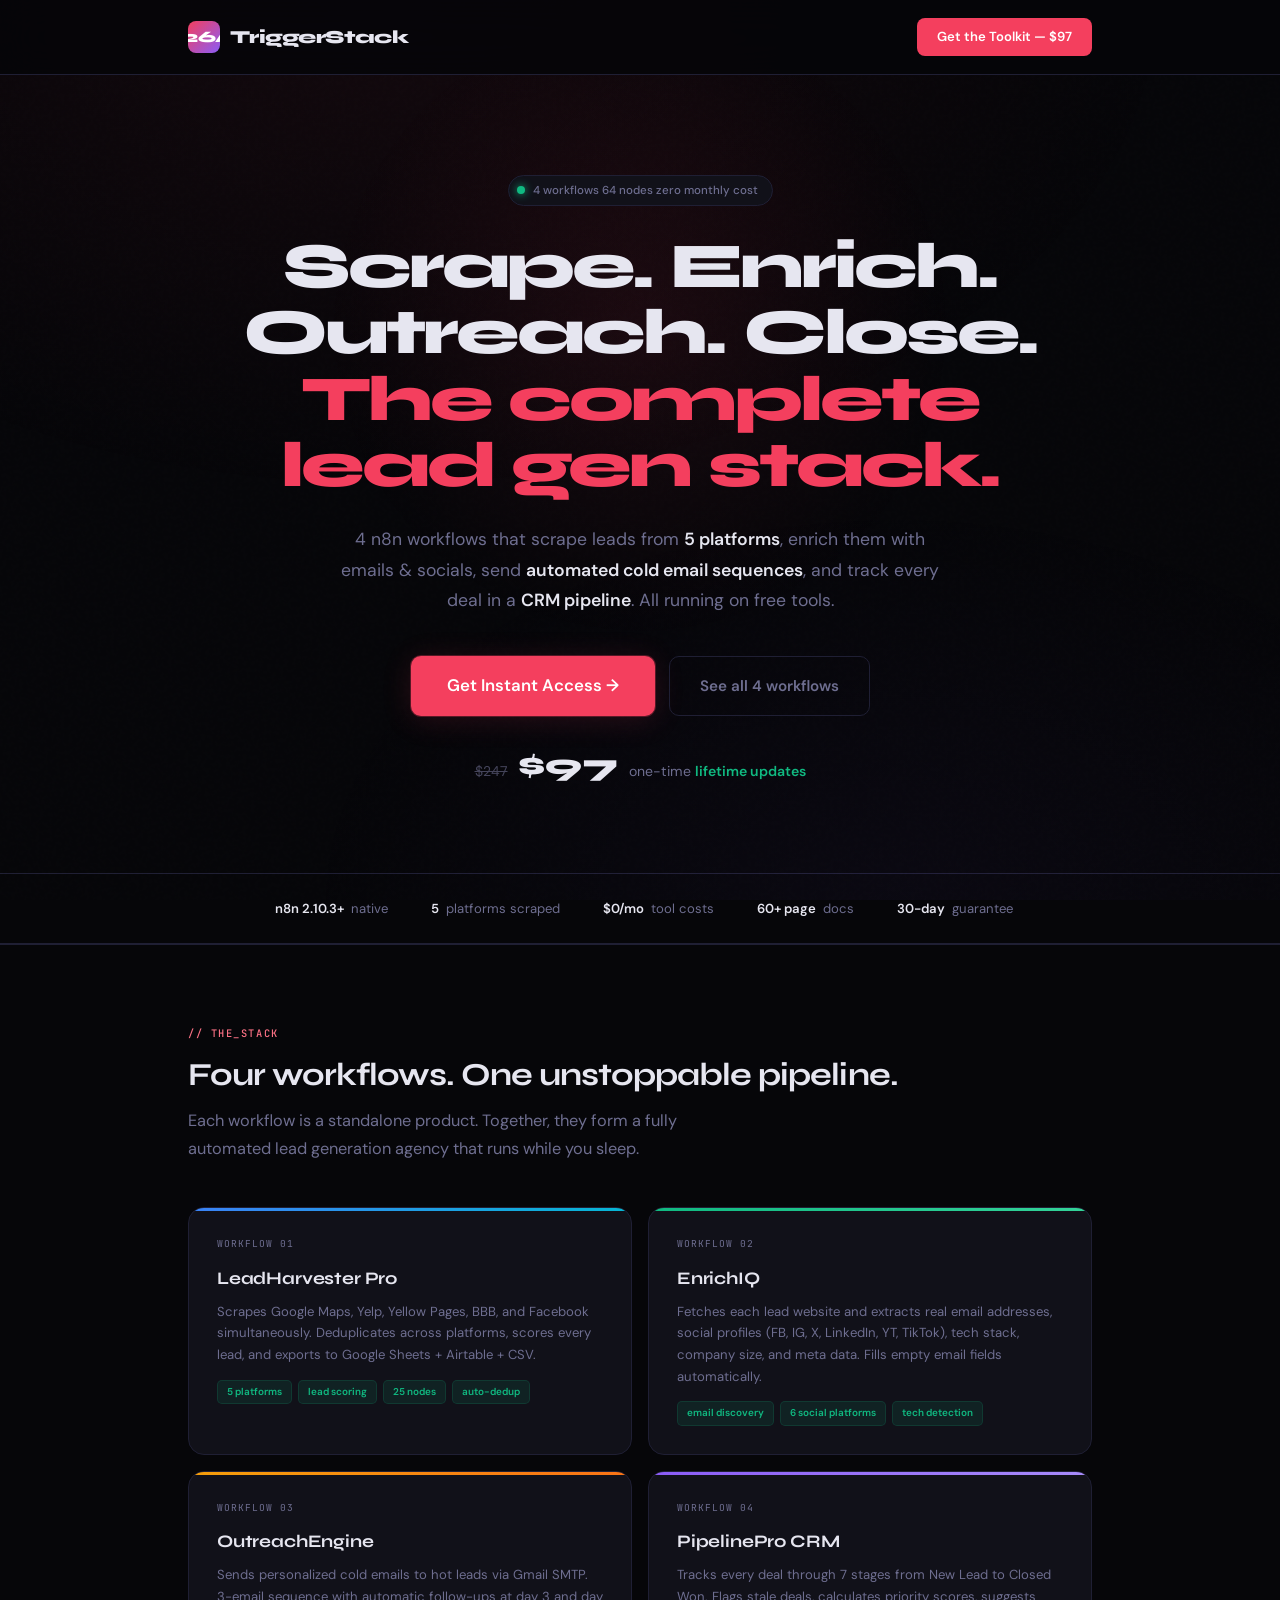
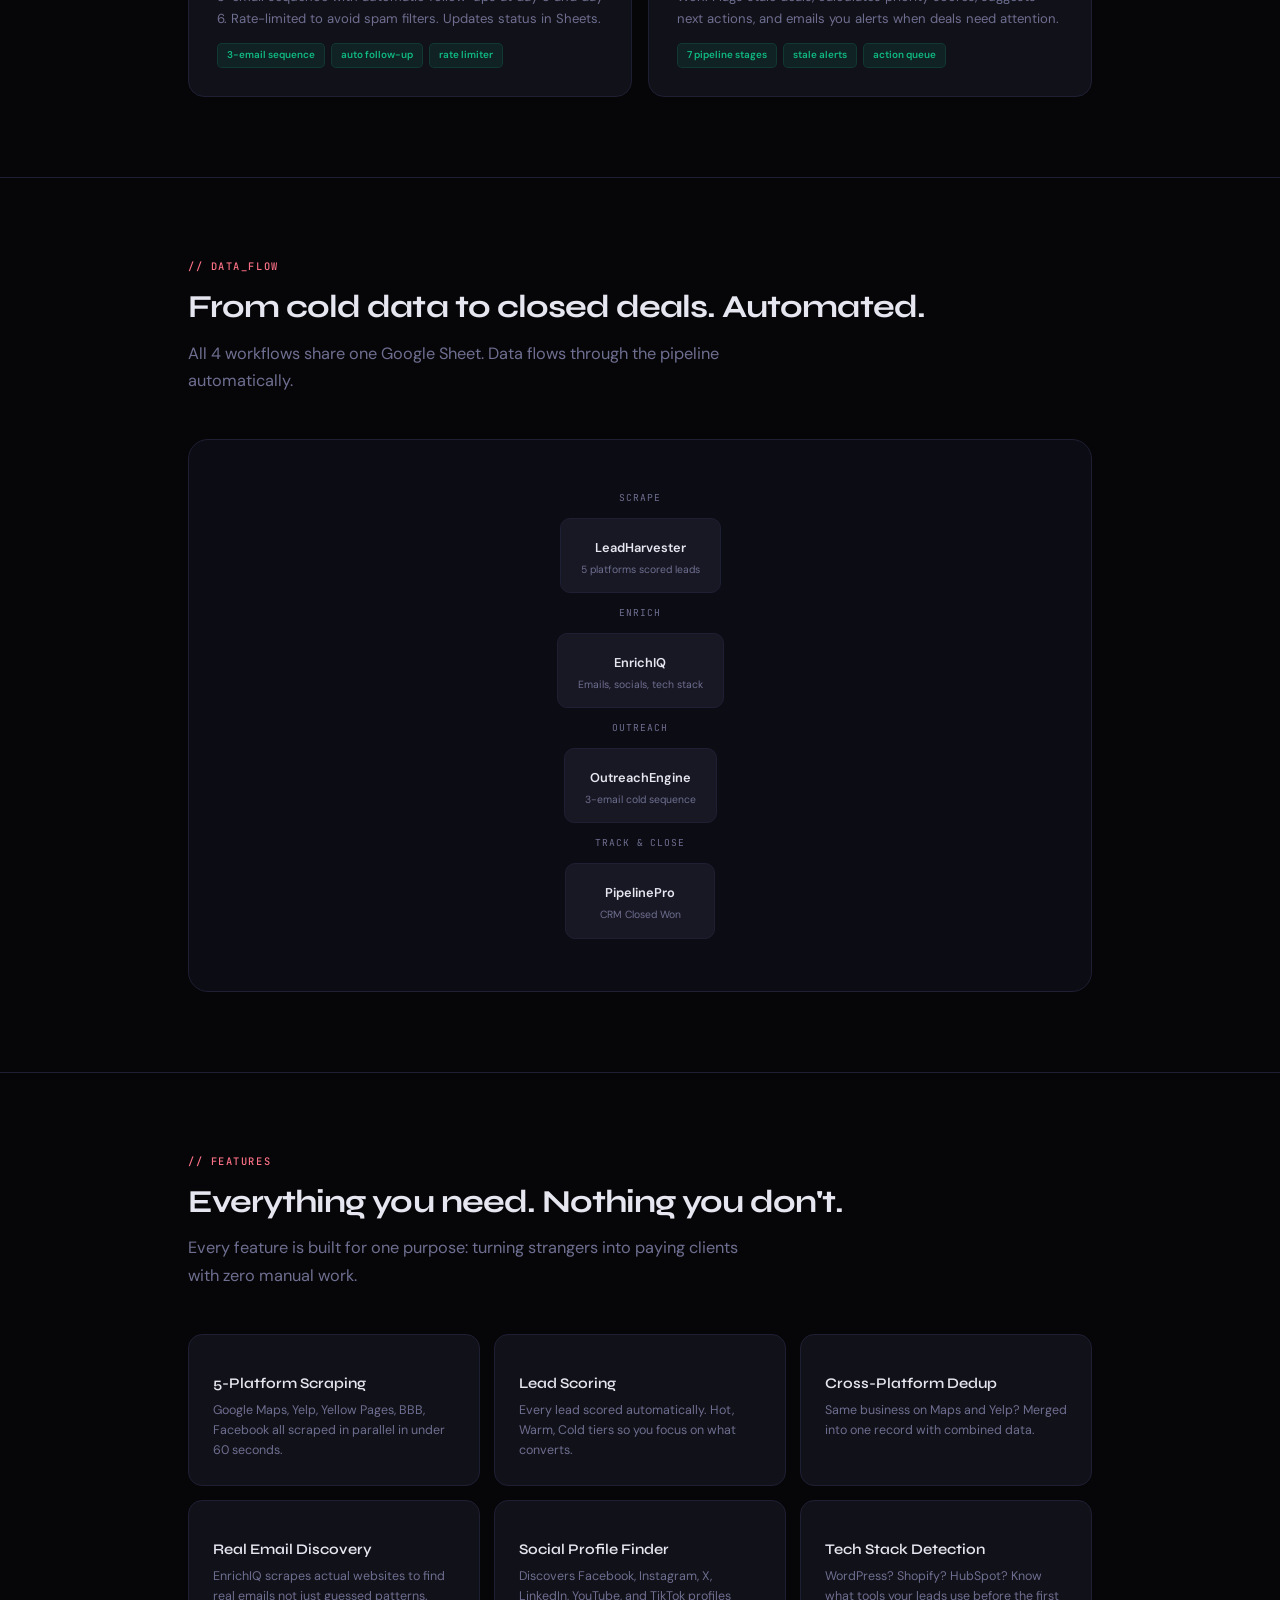
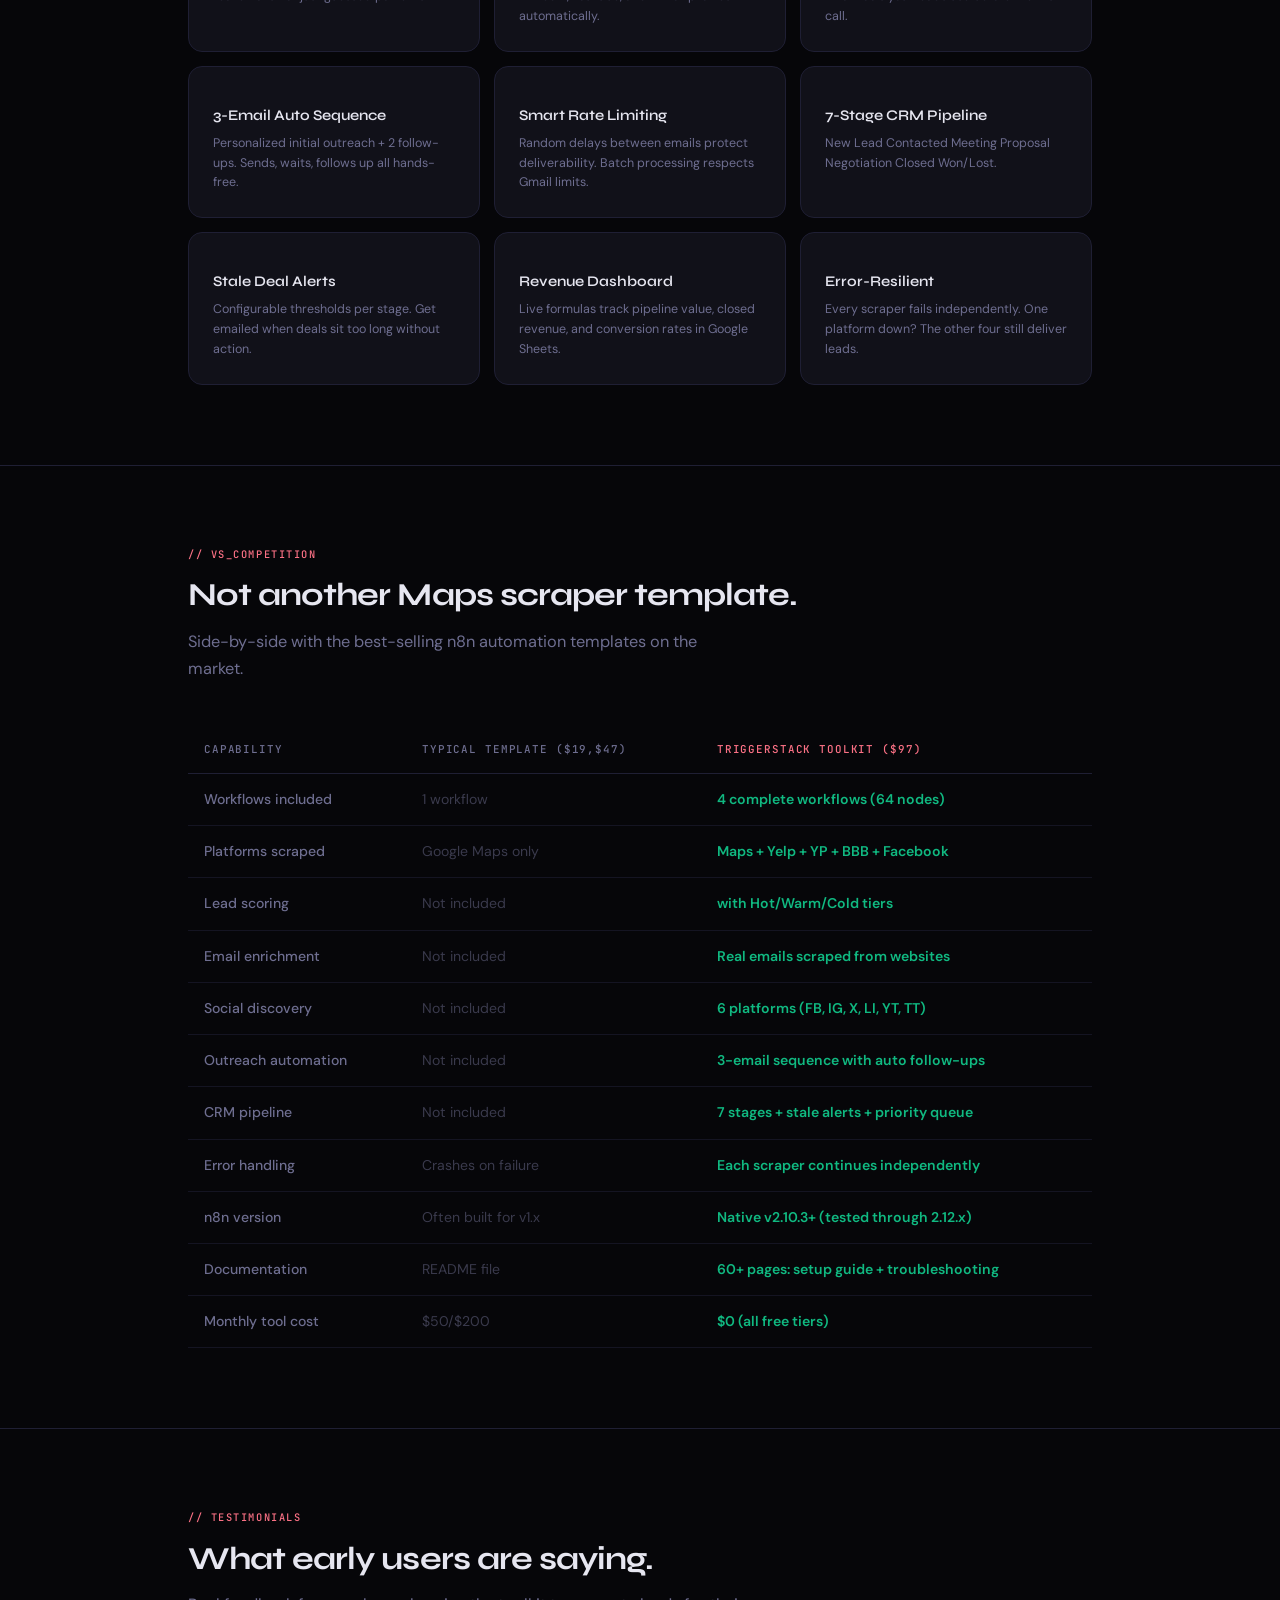
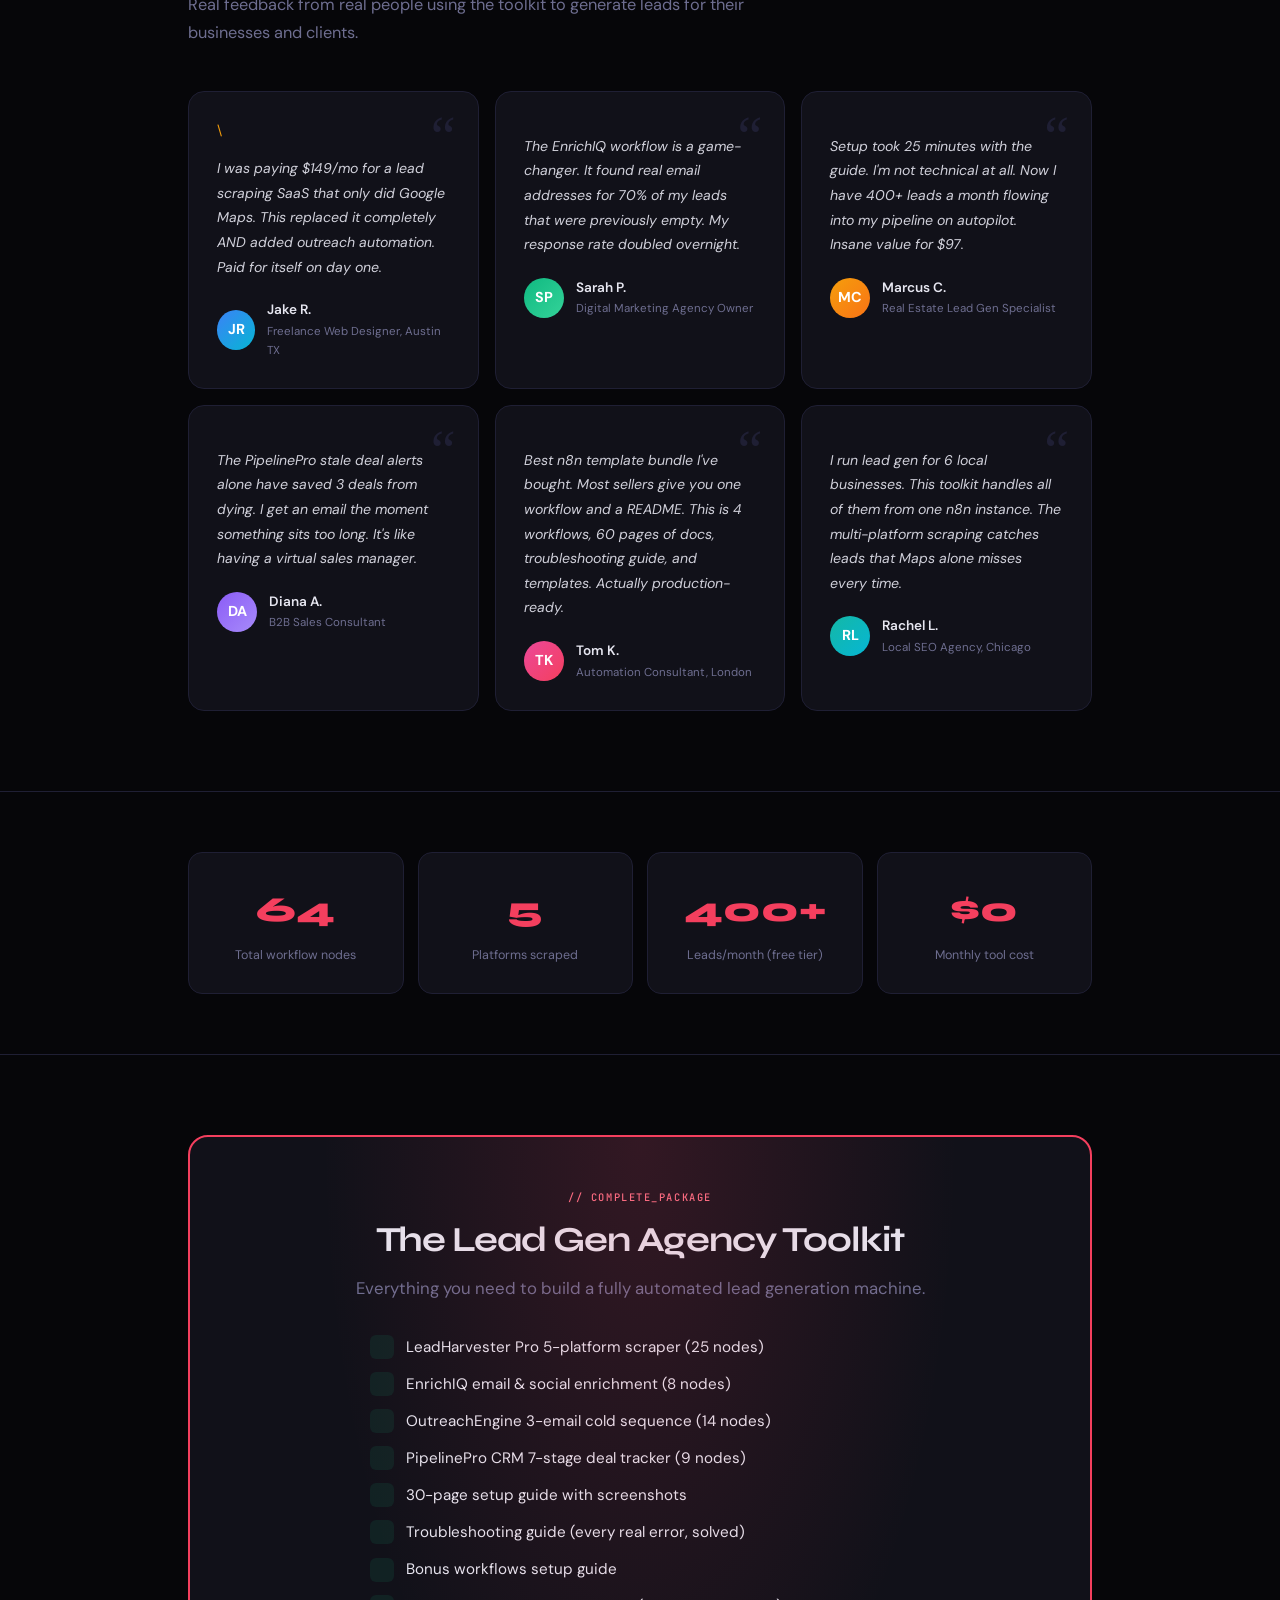
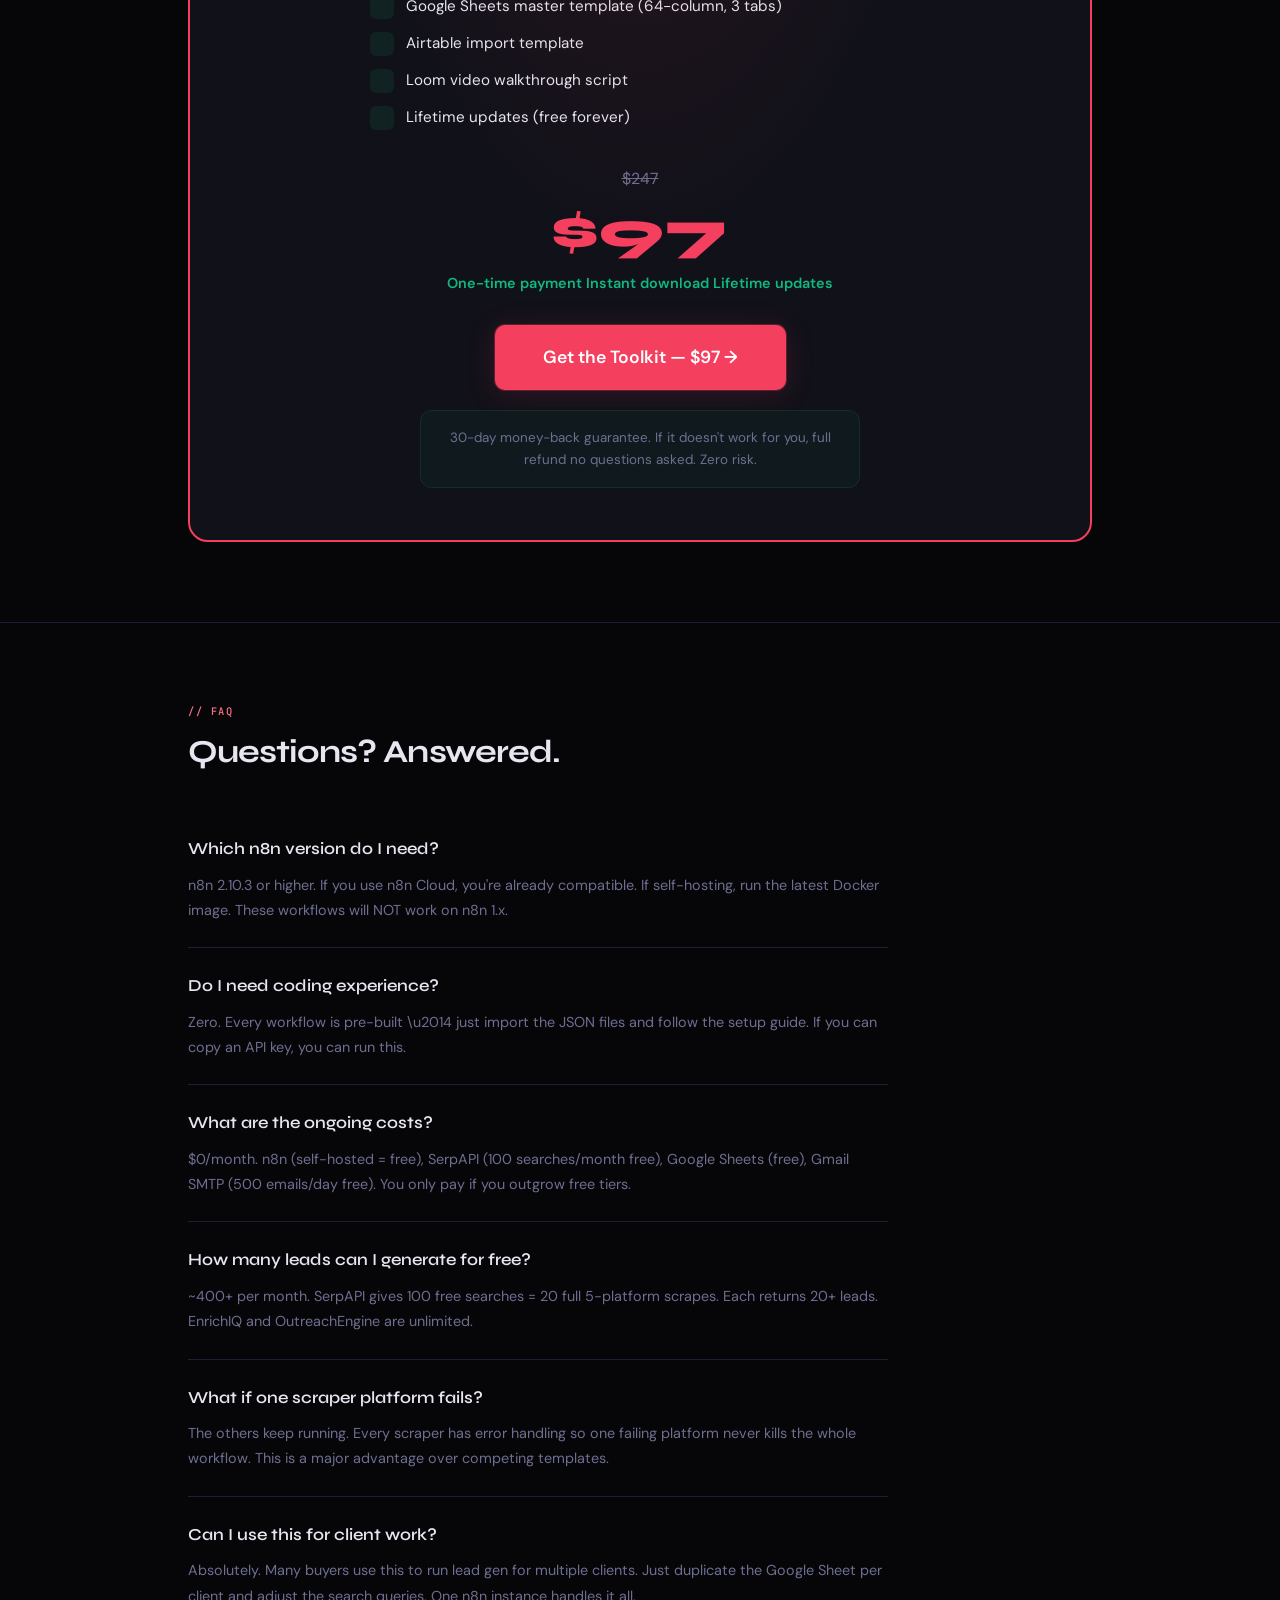
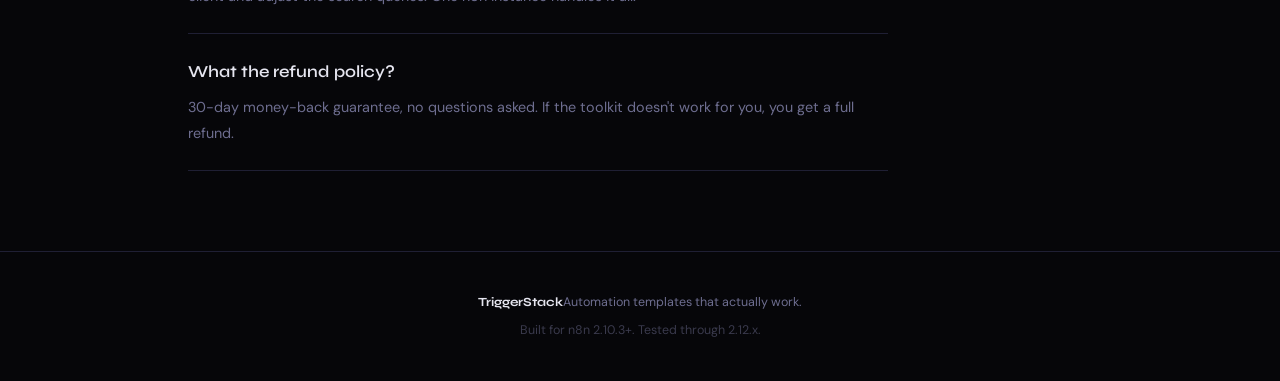
==== index.html @ 2686700b "Add files via upload" ====
<!DOCTYPE html>
<html lang="en">
<head>
<meta charset="UTF-8">
<meta name="viewport" content="width=device-width, initial-scale=1.0">
<title>TriggerStack — Lead Gen Agency Toolkit for n8n</title>
<meta name="description" content="4 n8n workflows that scrape leads from 5 platforms, enrich with emails & socials, send cold email sequences, and track deals in a CRM pipeline. $0/month tools. Built for n8n 2.10.3+.">
<meta name="keywords" content="n8n, lead generation, automation, workflow, scraper, cold email, CRM, pipeline, Google Maps, Yelp, no-code, n8n template, TriggerStack">
<meta name="author" content="TriggerStack">
<meta property="og:title" content="TriggerStack — Lead Gen Agency Toolkit for n8n">
<meta property="og:description" content="4 n8n workflows: Scrape 5 platforms, enrich leads, automate cold email, track deals in CRM. Zero monthly cost.">
<meta property="og:type" content="website">
<meta property="og:url" content="https://YOUR_GITHUB_USERNAME.github.io/triggerstack/">
<meta name="twitter:card" content="summary_large_image">
<meta name="twitter:title" content="TriggerStack — Lead Gen Agency Toolkit for n8n">
<meta name="twitter:description" content="4 n8n workflows: Scrape, Enrich, Outreach, CRM. $0/month. 400+ leads/month on free tiers.">
<link href="https://fonts.googleapis.com/css2?family=Syne:wght@400;500;600;700;800&family=DM+Sans:wght@300;400;500;600;700&family=JetBrains+Mono:wght@400;500&display=swap" rel="stylesheet">
<style>
:root {
  --bg: #060609;
  --s: #0c0c14;
  --c: #111119;
  --c2: #181824;
  --bd: #1f1f34;
  --t: #e6e6f0;
  --m: #6e6e90;
  --a: #f43f5e;
  --a2: #fb7185;
  --ag: rgba(244,63,94,.15);
  --g: #10b981;
  --gg: rgba(16,185,129,.1);
  --cy: #06b6d4;
  --vi: #8b5cf6;
  --o: #f59e0b;
}
* { margin: 0; padding: 0; box-sizing: border-box; }
body { font-family: 'DM Sans', sans-serif; background: var(--bg); color: var(--t); line-height: 1.65; overflow-x: hidden; }

/* Noise texture overlay */
body::after {
  content: ''; position: fixed; inset: 0; z-index: 0; pointer-events: none; opacity: .35;
  background-image: url("data:image/svg+xml,%3Csvg viewBox='0 0 256 256' xmlns='http://www.w3.org/2000/svg'%3E%3Cfilter id='n'%3E%3CfeTurbulence type='fractalNoise' baseFrequency='.85' numOctaves='4' stitchTiles='stitch'/%3E%3C/filter%3E%3Crect width='100%25' height='100%25' filter='url(%23n)' opacity='.04'/%3E%3C/svg%3E");
}
body::before {
  content: ''; position: fixed; inset: 0; z-index: 0; pointer-events: none;
  background: radial-gradient(ellipse 800px 500px at 30% 0%, rgba(244,63,94,.06), transparent),
              radial-gradient(ellipse 600px 400px at 70% 100%, rgba(139,92,246,.04), transparent);
}

.ct { max-width: 960px; margin: 0 auto; padding: 0 28px; position: relative; z-index: 1; }

/* NAV */
nav { padding: 18px 0; border-bottom: 1px solid var(--bd); position: sticky; top: 0; background: rgba(6,6,9,.92); backdrop-filter: blur(20px); z-index: 100; }
nav .ct { display: flex; justify-content: space-between; align-items: center; }
.logo { font-family: 'Syne', sans-serif; font-size: 1.15rem; font-weight: 800; letter-spacing: -.03em; display: flex; align-items: center; gap: 10px; }
.logo-mark {
  width: 32px; height: 32px; border-radius: 8px; position: relative; overflow: hidden;
  background: linear-gradient(135deg, var(--a), var(--vi));
  display: flex; align-items: center; justify-content: center;
}
.logo-mark::after { content: '\u26A1'; font-size: 16px; filter: brightness(2); }
.nav-cta { font-family: 'DM Sans'; font-size: .82rem; font-weight: 600; padding: 8px 20px; border-radius: 8px; background: var(--a); color: #fff; text-decoration: none; transition: all .2s; border: none; cursor: pointer; }
.nav-cta:hover { background: #e11d48; transform: translateY(-1px); }

/* HERO */
.hero { padding: 100px 0 80px; text-align: center; position: relative; }
.hero::before { content: ''; position: absolute; top: -100px; left: 50%; transform: translateX(-50%); width: 900px; height: 700px; background: radial-gradient(circle, rgba(244,63,94,.08), transparent 55%); pointer-events: none; }
.eyebrow {
  display: inline-flex; align-items: center; gap: 8px; padding: 5px 14px 5px 8px;
  border-radius: 100px; background: var(--c); border: 1px solid var(--bd);
  font-size: .72rem; font-weight: 500; color: var(--m); margin-bottom: 28px;
}
.eyebrow .live { width: 8px; height: 8px; border-radius: 50%; background: var(--g); box-shadow: 0 0 8px var(--g); animation: blink 2s infinite; }
@keyframes blink { 0%,100%{opacity:1} 50%{opacity:.3} }
h1 { font-family: 'Syne', sans-serif; font-size: clamp(2.4rem, 5.5vw, 4rem); font-weight: 800; letter-spacing: -.045em; line-height: 1.04; margin-bottom: 24px; }
h1 .accent { color: var(--a); }
h1 .fade { color: var(--m); font-weight: 500; }
.hero-sub { font-size: 1.1rem; color: var(--m); max-width: 600px; margin: 0 auto 40px; line-height: 1.75; font-weight: 400; }
.hero-sub strong { color: var(--t); font-weight: 600; }
.hero-ctas { display: flex; gap: 14px; justify-content: center; flex-wrap: wrap; margin-bottom: 24px; }
.btn { padding: 14px 30px; border-radius: 10px; font-family: 'DM Sans'; font-size: .95rem; font-weight: 600; cursor: pointer; text-decoration: none; display: inline-flex; align-items: center; gap: 8px; transition: all .25s; border: none; }
.btn-hero { background: var(--a); color: #fff; box-shadow: 0 4px 30px var(--ag), 0 0 0 1px rgba(244,63,94,.3); font-size: 1.05rem; padding: 16px 36px; }
.btn-hero:hover { transform: translateY(-2px); box-shadow: 0 8px 50px var(--ag); background: #e11d48; }
.btn-ghost { background: transparent; color: var(--m); border: 1px solid var(--bd); }
.btn-ghost:hover { border-color: var(--a2); color: var(--t); }
.hero-price { font-size: .88rem; color: var(--m); }
.hero-price .was { text-decoration: line-through; opacity: .6; }
.hero-price .now { font-family: 'Syne'; font-size: 2rem; font-weight: 800; color: var(--t); margin: 0 6px; }
.hero-price .note { color: var(--g); font-weight: 600; }

/* TRUST BAR */
.trust { padding: 24px 0; border-top: 1px solid var(--bd); border-bottom: 1px solid var(--bd); }
.trust-inner { display: flex; justify-content: center; gap: 36px; flex-wrap: wrap; }
.trust-item { display: flex; align-items: center; gap: 7px; font-size: .82rem; color: var(--m); }
.trust-icon { font-size: 1rem; }
.trust-bold { color: var(--t); font-weight: 600; }

/* SECTIONS */
.sl { font-family: 'JetBrains Mono'; font-size: .65rem; font-weight: 500; letter-spacing: .15em; text-transform: uppercase; color: var(--a2); margin-bottom: 14px; }
h2 { font-family: 'Syne'; font-size: 2rem; font-weight: 700; letter-spacing: -.03em; margin-bottom: 14px; line-height: 1.15; }
.sd { color: var(--m); max-width: 560px; margin-bottom: 44px; font-size: 1.02rem; line-height: 1.7; }

/* 4 WORKFLOWS */
.wf-section { padding: 80px 0; border-top: 1px solid var(--bd); }
.wf-grid { display: grid; grid-template-columns: repeat(2, 1fr); gap: 16px; margin-top: 40px; }
.wf-card { background: var(--c); border: 1px solid var(--bd); border-radius: 16px; padding: 28px; transition: all .35s; position: relative; overflow: hidden; }
.wf-card:hover { border-color: rgba(244,63,94,.4); transform: translateY(-4px); box-shadow: 0 20px 50px rgba(0,0,0,.4); }
.wf-card::before { content: ''; position: absolute; top: 0; left: 0; right: 0; height: 3px; }
.wf-card:nth-child(1)::before { background: linear-gradient(90deg, #3b82f6, #06b6d4); }
.wf-card:nth-child(2)::before { background: linear-gradient(90deg, #10b981, #34d399); }
.wf-card:nth-child(3)::before { background: linear-gradient(90deg, #f59e0b, #f97316); }
.wf-card:nth-child(4)::before { background: linear-gradient(90deg, #8b5cf6, #a78bfa); }
.wf-label { font-family: 'JetBrains Mono'; font-size: .6rem; letter-spacing: .1em; text-transform: uppercase; color: var(--m); margin-bottom: 10px; }
.wf-icon { font-size: 1.8rem; margin-bottom: 12px; }
.wf-card h3 { font-family: 'Syne'; font-size: 1.1rem; font-weight: 700; margin-bottom: 8px; letter-spacing: -.01em; }
.wf-card p { font-size: .82rem; color: var(--m); line-height: 1.65; margin-bottom: 14px; }
.wf-tags { display: flex; flex-wrap: wrap; gap: 6px; }
.wf-tag { font-size: .62rem; font-weight: 600; padding: 3px 9px; border-radius: 5px; background: var(--gg); color: var(--g); border: 1px solid rgba(16,185,129,.15); }

/* PIPELINE FLOW */
.flow-section { padding: 80px 0; border-top: 1px solid var(--bd); }
.flow-box { background: var(--s); border: 1px solid var(--bd); border-radius: 20px; padding: 40px 32px; }
.flow-row { display: flex; align-items: center; justify-content: center; gap: 10px; flex-wrap: wrap; margin: 12px 0; }
.flow-node { background: var(--c2); border: 1px solid var(--bd); border-radius: 10px; padding: 14px 20px; text-align: center; min-width: 150px; transition: all .2s; }
.flow-node:hover { border-color: var(--a); }
.flow-node .fn-i { font-size: 1.4rem; margin-bottom: 4px; }
.flow-node .fn-n { font-size: .8rem; font-weight: 600; }
.flow-node .fn-d { font-size: .65rem; color: var(--m); margin-top: 3px; }
.flow-arr { color: var(--m); font-size: 1.2rem; }
.flow-label { text-align: center; font-family: 'JetBrains Mono'; font-size: .6rem; color: var(--m); letter-spacing: .1em; text-transform: uppercase; margin: 10px 0; }

/* FEATURES GRID */
.feat-section { padding: 80px 0; border-top: 1px solid var(--bd); }
.feat-grid { display: grid; grid-template-columns: repeat(3, 1fr); gap: 14px; margin-top: 40px; }
.feat-card { background: var(--c); border: 1px solid var(--bd); border-radius: 14px; padding: 24px; transition: border-color .3s; }
.feat-card:hover { border-color: rgba(244,63,94,.3); }
.feat-icon { font-size: 1.6rem; margin-bottom: 12px; }
.feat-card h4 { font-family: 'Syne'; font-size: .92rem; font-weight: 600; margin-bottom: 6px; }
.feat-card p { font-size: .78rem; color: var(--m); line-height: 1.6; }

/* COMPARISON TABLE */
.comp-section { padding: 80px 0; border-top: 1px solid var(--bd); }
.comp-table { width: 100%; border-collapse: collapse; font-size: .88rem; margin-top: 36px; }
.comp-table th { text-align: left; padding: 14px 16px; font-family: 'JetBrains Mono'; font-weight: 500; font-size: .68rem; letter-spacing: .08em; text-transform: uppercase; color: var(--m); border-bottom: 1px solid var(--bd); }
.comp-table th:last-child { color: var(--a2); }
.comp-table td { padding: 14px 16px; border-bottom: 1px solid rgba(31,31,52,.6); }
.comp-table tr:hover td { background: rgba(244,63,94,.02); }
.comp-table td:first-child { color: var(--m); font-weight: 500; }
.comp-table td:nth-child(2) { color: var(--m); opacity: .5; }
.comp-table td:last-child { color: var(--g); font-weight: 600; }

/* TESTIMONIALS */
.test-section { padding: 80px 0; border-top: 1px solid var(--bd); }
.test-grid { display: grid; grid-template-columns: repeat(3, 1fr); gap: 16px; margin-top: 40px; }
.test-card { background: var(--c); border: 1px solid var(--bd); border-radius: 16px; padding: 28px; position: relative; transition: border-color .3s; }
.test-card:hover { border-color: rgba(244,63,94,.25); }
.test-card::before { content: '\201C'; position: absolute; top: 16px; right: 22px; font-size: 3.5rem; color: var(--bd); font-family: Georgia, serif; line-height: 1; }
.test-stars { color: var(--o); font-size: .85rem; margin-bottom: 14px; letter-spacing: 2px; }
.test-text { font-size: .88rem; color: var(--t); line-height: 1.75; margin-bottom: 20px; font-style: italic; opacity: .9; }
.test-author { display: flex; align-items: center; gap: 12px; }
.test-av { width: 40px; height: 40px; border-radius: 50%; display: flex; align-items: center; justify-content: center; font-size: .9rem; font-weight: 700; color: #fff; }
.test-name { font-weight: 600; font-size: .85rem; }
.test-role { font-size: .72rem; color: var(--m); }

/* NUMBERS */
.nums-section { padding: 60px 0; border-top: 1px solid var(--bd); }
.nums-grid { display: grid; grid-template-columns: repeat(4, 1fr); gap: 14px; }
.num-card { background: var(--c); border: 1px solid var(--bd); border-radius: 14px; padding: 28px; text-align: center; }
.num-val { font-family: 'Syne'; font-size: 2.2rem; font-weight: 800; color: var(--a); }
.num-label { font-size: .78rem; color: var(--m); margin-top: 6px; }

/* PACKAGE / CTA */
.pkg-section { padding: 80px 0; border-top: 1px solid var(--bd); }
.pkg-box {
  background: var(--c); border: 2px solid var(--a); border-radius: 20px;
  padding: 52px 48px; text-align: center; position: relative; overflow: hidden;
}
.pkg-box::before { content: ''; position: absolute; inset: 0; background: radial-gradient(ellipse at 50% 0%, var(--ag), transparent 50%); pointer-events: none; }
.pkg-items { display: flex; flex-direction: column; gap: 12px; margin: 32px 0; text-align: left; max-width: 540px; margin-left: auto; margin-right: auto; }
.pkg-item { display: flex; align-items: center; gap: 12px; font-size: .95rem; }
.pkg-check { width: 24px; height: 24px; background: var(--gg); border-radius: 6px; display: flex; align-items: center; justify-content: center; font-size: 12px; color: var(--g); flex-shrink: 0; }
.pkg-final { margin-top: 36px; }
.pkg-was { font-size: 1rem; text-decoration: line-through; color: var(--m); }
.pkg-price { font-family: 'Syne'; font-size: 3.5rem; font-weight: 800; color: var(--a); display: block; line-height: 1.1; margin: 8px 0; }
.pkg-save { color: var(--g); font-weight: 600; font-size: .9rem; }
.pkg-guarantee { margin-top: 20px; padding: 16px 20px; background: rgba(16,185,129,.05); border: 1px solid rgba(16,185,129,.12); border-radius: 12px; font-size: .84rem; color: var(--m); max-width: 440px; margin-left: auto; margin-right: auto; }

/* FAQ */
.faq-section { padding: 80px 0; border-top: 1px solid var(--bd); }
.faq-list { margin-top: 40px; max-width: 700px; }
.faq-item { border-bottom: 1px solid var(--bd); padding: 24px 0; }
.faq-q { font-family: 'Syne'; font-weight: 600; margin-bottom: 10px; font-size: 1.05rem; }
.faq-a { color: var(--m); font-size: .9rem; line-height: 1.75; }

footer { padding: 40px 0; border-top: 1px solid var(--bd); text-align: center; }
footer p { color: var(--m); font-size: .78rem; }
footer .ft-brand { font-family: 'Syne'; font-weight: 700; color: var(--t); }

@media (max-width: 768px) {
  .wf-grid, .feat-grid, .test-grid { grid-template-columns: 1fr; }
  .nums-grid { grid-template-columns: repeat(2, 1fr); }
  .comp-section { overflow-x: auto; }
  .pkg-box { padding: 36px 24px; }
  .trust-inner { gap: 16px; }
}
</style>
</head>
<body>

<nav>
  <div class="ct">
    <div class="logo"><div class="logo-mark"></div>TriggerStack</div>
    <a href="https://payhip.com/b/MOhmU" class="nav-cta" target="_blank" rel="noopener">Get the Toolkit — $97</a>
  </div>
</nav>

<!-- HERO -->
<section class="hero">
  <div class="ct">
    <div class="eyebrow"><span class="live"></span> 4 workflows 64 nodes zero monthly cost</div>
    <h1>Scrape. Enrich. Outreach. Close.<br><span class="accent">The complete lead gen stack.</span></h1>
    <p class="hero-sub">4 n8n workflows that scrape leads from <strong>5 platforms</strong>, enrich them with emails & socials, send <strong>automated cold email sequences</strong>, and track every deal in a <strong>CRM pipeline</strong>. All running on free tools.</p>
    <div class="hero-ctas">
      <a href="https://payhip.com/b/MOhmU" class="btn btn-hero" target="_blank" rel="noopener">Get Instant Access →</a>
      <a href="#workflows" class="btn btn-ghost">See all 4 workflows</a>
    </div>
    <div class="hero-price"><span class="was">$247</span> <span class="now">$97</span> one-time <span class="note">lifetime updates</span></div>
  </div>
</section>

<!-- TRUST BAR -->
<section class="trust">
  <div class="ct">
    <div class="trust-inner">
      <div class="trust-item"><span class="trust-icon"></span> <span class="trust-bold">n8n 2.10.3+</span> native</div>
      <div class="trust-item"><span class="trust-icon"></span> <span class="trust-bold">5</span> platforms scraped</div>
      <div class="trust-item"><span class="trust-icon"></span> <span class="trust-bold">$0/mo</span> tool costs</div>
      <div class="trust-item"><span class="trust-icon"></span> <span class="trust-bold">60+ page</span> docs</div>
      <div class="trust-item"><span class="trust-icon"></span> <span class="trust-bold">30-day</span> guarantee</div>
    </div>
  </div>
</section>

<!-- 4 WORKFLOWS -->
<section class="wf-section" id="workflows">
  <div class="ct">
    <div class="sl">// the_stack</div>
    <h2>Four workflows. One unstoppable pipeline.</h2>
    <p class="sd">Each workflow is a standalone product. Together, they form a fully automated lead generation agency that runs while you sleep.</p>
    <div class="wf-grid">
      <div class="wf-card">
        <div class="wf-label">workflow 01</div>
        <div class="wf-icon"></div>
        <h3>LeadHarvester Pro</h3>
        <p>Scrapes Google Maps, Yelp, Yellow Pages, BBB, and Facebook simultaneously. Deduplicates across platforms, scores every lead, and exports to Google Sheets + Airtable + CSV.</p>
        <div class="wf-tags"><span class="wf-tag">5 platforms</span><span class="wf-tag">lead scoring</span><span class="wf-tag">25 nodes</span><span class="wf-tag">auto-dedup</span></div>
      </div>
      <div class="wf-card">
        <div class="wf-label">workflow 02</div>
        <div class="wf-icon"></div>
        <h3>EnrichIQ</h3>
        <p>Fetches each lead website and extracts real email addresses, social profiles (FB, IG, X, LinkedIn, YT, TikTok), tech stack, company size, and meta data. Fills empty email fields automatically.</p>
        <div class="wf-tags"><span class="wf-tag">email discovery</span><span class="wf-tag">6 social platforms</span><span class="wf-tag">tech detection</span></div>
      </div>
      <div class="wf-card">
        <div class="wf-label">workflow 03</div>
        <div class="wf-icon"></div>
        <h3>OutreachEngine</h3>
        <p>Sends personalized cold emails to hot leads via Gmail SMTP. 3-email sequence with automatic follow-ups at day 3 and day 6. Rate-limited to avoid spam filters. Updates status in Sheets.</p>
        <div class="wf-tags"><span class="wf-tag">3-email sequence</span><span class="wf-tag">auto follow-up</span><span class="wf-tag">rate limiter</span></div>
      </div>
      <div class="wf-card">
        <div class="wf-label">workflow 04</div>
        <div class="wf-icon"></div>
        <h3>PipelinePro CRM</h3>
        <p>Tracks every deal through 7 stages from New Lead to Closed Won. Flags stale deals, calculates priority scores, suggests next actions, and emails you alerts when deals need attention.</p>
        <div class="wf-tags"><span class="wf-tag">7 pipeline stages</span><span class="wf-tag">stale alerts</span><span class="wf-tag">action queue</span></div>
      </div>
    </div>
  </div>
</section>

<!-- PIPELINE FLOW -->
<section class="flow-section">
  <div class="ct">
    <div class="sl">// data_flow</div>
    <h2>From cold data to closed deals. Automated.</h2>
    <p class="sd">All 4 workflows share one Google Sheet. Data flows through the pipeline automatically.</p>
    <div class="flow-box">
      <div class="flow-label">scrape</div>
      <div class="flow-row">
        <div class="flow-node"><div class="fn-i"></div><div class="fn-n">LeadHarvester</div><div class="fn-d">5 platforms scored leads</div></div>
      </div>
      <div class="flow-label">enrich</div>
      <div class="flow-row">
        <div class="flow-node"><div class="fn-i"></div><div class="fn-n">EnrichIQ</div><div class="fn-d">Emails, socials, tech stack</div></div>
      </div>
      <div class="flow-label">outreach</div>
      <div class="flow-row">
        <div class="flow-node"><div class="fn-i"></div><div class="fn-n">OutreachEngine</div><div class="fn-d">3-email cold sequence</div></div>
      </div>
      <div class="flow-label">track & close</div>
      <div class="flow-row">
        <div class="flow-node"><div class="fn-i"></div><div class="fn-n">PipelinePro</div><div class="fn-d">CRM Closed Won</div></div>
      </div>
    </div>
  </div>
</section>

<!-- FEATURES -->
<section class="feat-section">
  <div class="ct">
    <div class="sl">// features</div>
    <h2>Everything you need. Nothing you don't.</h2>
    <p class="sd">Every feature is built for one purpose: turning strangers into paying clients with zero manual work.</p>
    <div class="feat-grid">
      <div class="feat-card"><div class="feat-icon"></div><h4>5-Platform Scraping</h4><p>Google Maps, Yelp, Yellow Pages, BBB, Facebook all scraped in parallel in under 60 seconds.</p></div>
      <div class="feat-card"><div class="feat-icon"></div><h4>Lead Scoring</h4><p>Every lead scored automatically. Hot, Warm, Cold tiers so you focus on what converts.</p></div>
      <div class="feat-card"><div class="feat-icon"></div><h4>Cross-Platform Dedup</h4><p>Same business on Maps and Yelp? Merged into one record with combined data.</p></div>
      <div class="feat-card"><div class="feat-icon"></div><h4>Real Email Discovery</h4><p>EnrichIQ scrapes actual websites to find real emails not just guessed patterns.</p></div>
      <div class="feat-card"><div class="feat-icon"></div><h4>Social Profile Finder</h4><p>Discovers Facebook, Instagram, X, LinkedIn, YouTube, and TikTok profiles automatically.</p></div>
      <div class="feat-card"><div class="feat-icon"></div><h4>Tech Stack Detection</h4><p>WordPress? Shopify? HubSpot? Know what tools your leads use before the first call.</p></div>
      <div class="feat-card"><div class="feat-icon"></div><h4>3-Email Auto Sequence</h4><p>Personalized initial outreach + 2 follow-ups. Sends, waits, follows up all hands-free.</p></div>
      <div class="feat-card"><div class="feat-icon"></div><h4>Smart Rate Limiting</h4><p>Random delays between emails protect deliverability. Batch processing respects Gmail limits.</p></div>
      <div class="feat-card"><div class="feat-icon"></div><h4>7-Stage CRM Pipeline</h4><p>New Lead Contacted Meeting Proposal Negotiation Closed Won/Lost.</p></div>
      <div class="feat-card"><div class="feat-icon"></div><h4>Stale Deal Alerts</h4><p>Configurable thresholds per stage. Get emailed when deals sit too long without action.</p></div>
      <div class="feat-card"><div class="feat-icon"></div><h4>Revenue Dashboard</h4><p>Live formulas track pipeline value, closed revenue, and conversion rates in Google Sheets.</p></div>
      <div class="feat-card"><div class="feat-icon"></div><h4>Error-Resilient</h4><p>Every scraper fails independently. One platform down? The other four still deliver leads.</p></div>
    </div>
  </div>
</section>

<!-- COMPARISON -->
<section class="comp-section">
  <div class="ct">
    <div class="sl">// vs_competition</div>
    <h2>Not another Maps scraper template.</h2>
    <p class="sd">Side-by-side with the best-selling n8n automation templates on the market.</p>
    <table class="comp-table">
      <thead><tr><th>Capability</th><th>Typical template ($19,$47)</th><th>TriggerStack Toolkit ($97)</th></tr></thead>
      <tbody>
        <tr><td>Workflows included</td><td>1 workflow</td><td>4 complete workflows (64 nodes)</td></tr>
        <tr><td>Platforms scraped</td><td>Google Maps only</td><td>Maps + Yelp + YP + BBB + Facebook</td></tr>
        <tr><td>Lead scoring</td><td>Not included</td><td>with Hot/Warm/Cold tiers</td></tr>
        <tr><td>Email enrichment</td><td>Not included</td><td>Real emails scraped from websites</td></tr>
        <tr><td>Social discovery</td><td>Not included</td><td>6 platforms (FB, IG, X, LI, YT, TT)</td></tr>
        <tr><td>Outreach automation</td><td>Not included</td><td>3-email sequence with auto follow-ups</td></tr>
        <tr><td>CRM pipeline</td><td>Not included</td><td>7 stages + stale alerts + priority queue</td></tr>
        <tr><td>Error handling</td><td>Crashes on failure</td><td>Each scraper continues independently</td></tr>
        <tr><td>n8n version</td><td>Often built for v1.x</td><td>Native v2.10.3+ (tested through 2.12.x)</td></tr>
        <tr><td>Documentation</td><td>README file</td><td>60+ pages: setup guide + troubleshooting</td></tr>
        <tr><td>Monthly tool cost</td><td>$50/$200</td><td>$0 (all free tiers)</td></tr>
      </tbody>
    </table>
  </div>
</section>

<!-- TESTIMONIALS -->
<section class="test-section">
  <div class="ct">
    <div class="sl">// testimonials</div>
    <h2>What early users are saying.</h2>
    <p class="sd">Real feedback from real people using the toolkit to generate leads for their businesses and clients.</p>
    <div class="test-grid">
      <div class="test-card">
        <div class="test-stars">\</div>
        <p class="test-text">I was paying $149/mo for a lead scraping SaaS that only did Google Maps. This replaced it completely AND added outreach automation. Paid for itself on day one.</p>
        <div class="test-author">
          <div class="test-av" style="background:linear-gradient(135deg,#3b82f6,#06b6d4)">JR</div>
          <div><div class="test-name">Jake R.</div><div class="test-role">Freelance Web Designer, Austin TX</div></div>
        </div>
      </div>
      <div class="test-card">
        <div class="test-stars"></div>
        <p class="test-text">The EnrichIQ workflow is a game-changer. It found real email addresses for 70% of my leads that were previously empty. My response rate doubled overnight.</p>
        <div class="test-author">
          <div class="test-av" style="background:linear-gradient(135deg,#10b981,#34d399)">SP</div>
          <div><div class="test-name">Sarah P.</div><div class="test-role">Digital Marketing Agency Owner</div></div>
        </div>
      </div>
      <div class="test-card">
        <div class="test-stars"></div>
        <p class="test-text">Setup took 25 minutes with the guide. I'm not technical at all. Now I have 400+ leads a month flowing into my pipeline on autopilot. Insane value for $97.</p>
        <div class="test-author">
          <div class="test-av" style="background:linear-gradient(135deg,#f59e0b,#f97316)">MC</div>
          <div><div class="test-name">Marcus C.</div><div class="test-role">Real Estate Lead Gen Specialist</div></div>
        </div>
      </div>
      <div class="test-card">
        <div class="test-stars"></div>
        <p class="test-text">The PipelinePro stale deal alerts alone have saved 3 deals from dying. I get an email the moment something sits too long. It's like having a virtual sales manager.</p>
        <div class="test-author">
          <div class="test-av" style="background:linear-gradient(135deg,#8b5cf6,#a78bfa)">DA</div>
          <div><div class="test-name">Diana A.</div><div class="test-role">B2B Sales Consultant</div></div>
        </div>
      </div>
      <div class="test-card">
        <div class="test-stars"></div>
        <p class="test-text">Best n8n template bundle I've bought. Most sellers give you one workflow and a README. This is 4 workflows, 60 pages of docs, troubleshooting guide, and templates. Actually production-ready.</p>
        <div class="test-author">
          <div class="test-av" style="background:linear-gradient(135deg,#ec4899,#f43f5e)">TK</div>
          <div><div class="test-name">Tom K.</div><div class="test-role">Automation Consultant, London</div></div>
        </div>
      </div>
      <div class="test-card">
        <div class="test-stars"></div>
        <p class="test-text">I run lead gen for 6 local businesses. This toolkit handles all of them from one n8n instance. The multi-platform scraping catches leads that Maps alone misses every time.</p>
        <div class="test-author">
          <div class="test-av" style="background:linear-gradient(135deg,#14b8a6,#06b6d4)">RL</div>
          <div><div class="test-name">Rachel L.</div><div class="test-role">Local SEO Agency, Chicago</div></div>
        </div>
      </div>
    </div>
  </div>
</section>

<!-- NUMBERS -->
<section class="nums-section">
  <div class="ct">
    <div class="nums-grid">
      <div class="num-card"><div class="num-val">64</div><div class="num-label">Total workflow nodes</div></div>
      <div class="num-card"><div class="num-val">5</div><div class="num-label">Platforms scraped</div></div>
      <div class="num-card"><div class="num-val">400+</div><div class="num-label">Leads/month (free tier)</div></div>
      <div class="num-card"><div class="num-val">$0</div><div class="num-label">Monthly tool cost</div></div>
    </div>
  </div>
</section>

<!-- PACKAGE / BUY -->
<section class="pkg-section" id="buy">
  <div class="ct">
    <div class="pkg-box">
      <div class="sl">// complete_package</div>
      <h2 style="font-size:2.2rem;">The Lead Gen Agency Toolkit</h2>
      <p style="color:var(--m);margin-top:8px;font-size:1.05rem;">Everything you need to build a fully automated lead generation machine.</p>
      <div class="pkg-items">
        <div class="pkg-item"><div class="pkg-check"></div> LeadHarvester Pro 5-platform scraper (25 nodes)</div>
        <div class="pkg-item"><div class="pkg-check"></div> EnrichIQ email & social enrichment (8 nodes)</div>
        <div class="pkg-item"><div class="pkg-check"></div> OutreachEngine 3-email cold sequence (14 nodes)</div>
        <div class="pkg-item"><div class="pkg-check"></div> PipelinePro CRM 7-stage deal tracker (9 nodes)</div>
        <div class="pkg-item"><div class="pkg-check"></div> 30-page setup guide with screenshots</div>
        <div class="pkg-item"><div class="pkg-check"></div> Troubleshooting guide (every real error, solved)</div>
        <div class="pkg-item"><div class="pkg-check"></div> Bonus workflows setup guide</div>
        <div class="pkg-item"><div class="pkg-check"></div> Google Sheets master template (64-column, 3 tabs)</div>
        <div class="pkg-item"><div class="pkg-check"></div> Airtable import template</div>
        <div class="pkg-item"><div class="pkg-check"></div> Loom video walkthrough script</div>
        <div class="pkg-item"><div class="pkg-check"></div> Lifetime updates (free forever)</div>
      </div>
      <div class="pkg-final">
        <span class="pkg-was">$247</span>
        <span class="pkg-price">$97</span>
        <span class="pkg-save">One-time payment Instant download Lifetime updates</span>
      </div>
      <a href="https://payhip.com/b/MOhmU" class="btn btn-hero" style="margin-top:28px;font-size:1.1rem;padding:18px 48px;" target="_blank" rel="noopener">Get the Toolkit — $97 →</a>
      <div class="pkg-guarantee">30-day money-back guarantee. If it doesn't work for you, full refund no questions asked. Zero risk.</div>
    </div>
  </div>
</section>

<!-- FAQ -->
<section class="faq-section">
  <div class="ct">
    <div class="sl">// faq</div>
    <h2>Questions? Answered.</h2>
    <div class="faq-list">
      <div class="faq-item"><div class="faq-q">Which n8n version do I need?</div><div class="faq-a">n8n 2.10.3 or higher. If you use n8n Cloud, you're already compatible. If self-hosting, run the latest Docker image. These workflows will NOT work on n8n 1.x.</div></div>
      <div class="faq-item"><div class="faq-q">Do I need coding experience?</div><div class="faq-a">Zero. Every workflow is pre-built \u2014 just import the JSON files and follow the setup guide. If you can copy an API key, you can run this.</div></div>
      <div class="faq-item"><div class="faq-q">What are the ongoing costs?</div><div class="faq-a">$0/month. n8n (self-hosted = free), SerpAPI (100 searches/month free), Google Sheets (free), Gmail SMTP (500 emails/day free). You only pay if you outgrow free tiers.</div></div>
      <div class="faq-item"><div class="faq-q">How many leads can I generate for free?</div><div class="faq-a">~400+ per month. SerpAPI gives 100 free searches = 20 full 5-platform scrapes. Each returns 20+ leads. EnrichIQ and OutreachEngine are unlimited.</div></div>
      <div class="faq-item"><div class="faq-q">What if one scraper platform fails?</div><div class="faq-a">The others keep running. Every scraper has error handling so one failing platform never kills the whole workflow. This is a major advantage over competing templates.</div></div>
      <div class="faq-item"><div class="faq-q">Can I use this for client work?</div><div class="faq-a">Absolutely. Many buyers use this to run lead gen for multiple clients. Just duplicate the Google Sheet per client and adjust the search queries. One n8n instance handles it all.</div></div>
      <div class="faq-item"><div class="faq-q">What the refund policy?</div><div class="faq-a">30-day money-back guarantee, no questions asked. If the toolkit doesn't work for you, you get a full refund.</div></div>
    </div>
  </div>
</section>

<footer>
  <div class="ct">
    <p><span class="ft-brand">TriggerStack</span>Automation templates that actually work.</p>
    <p style="margin-top:8px;opacity:.5;">Built for n8n 2.10.3+. Tested through 2.12.x.</p>
  </div>
</footer>

</body>
</html>
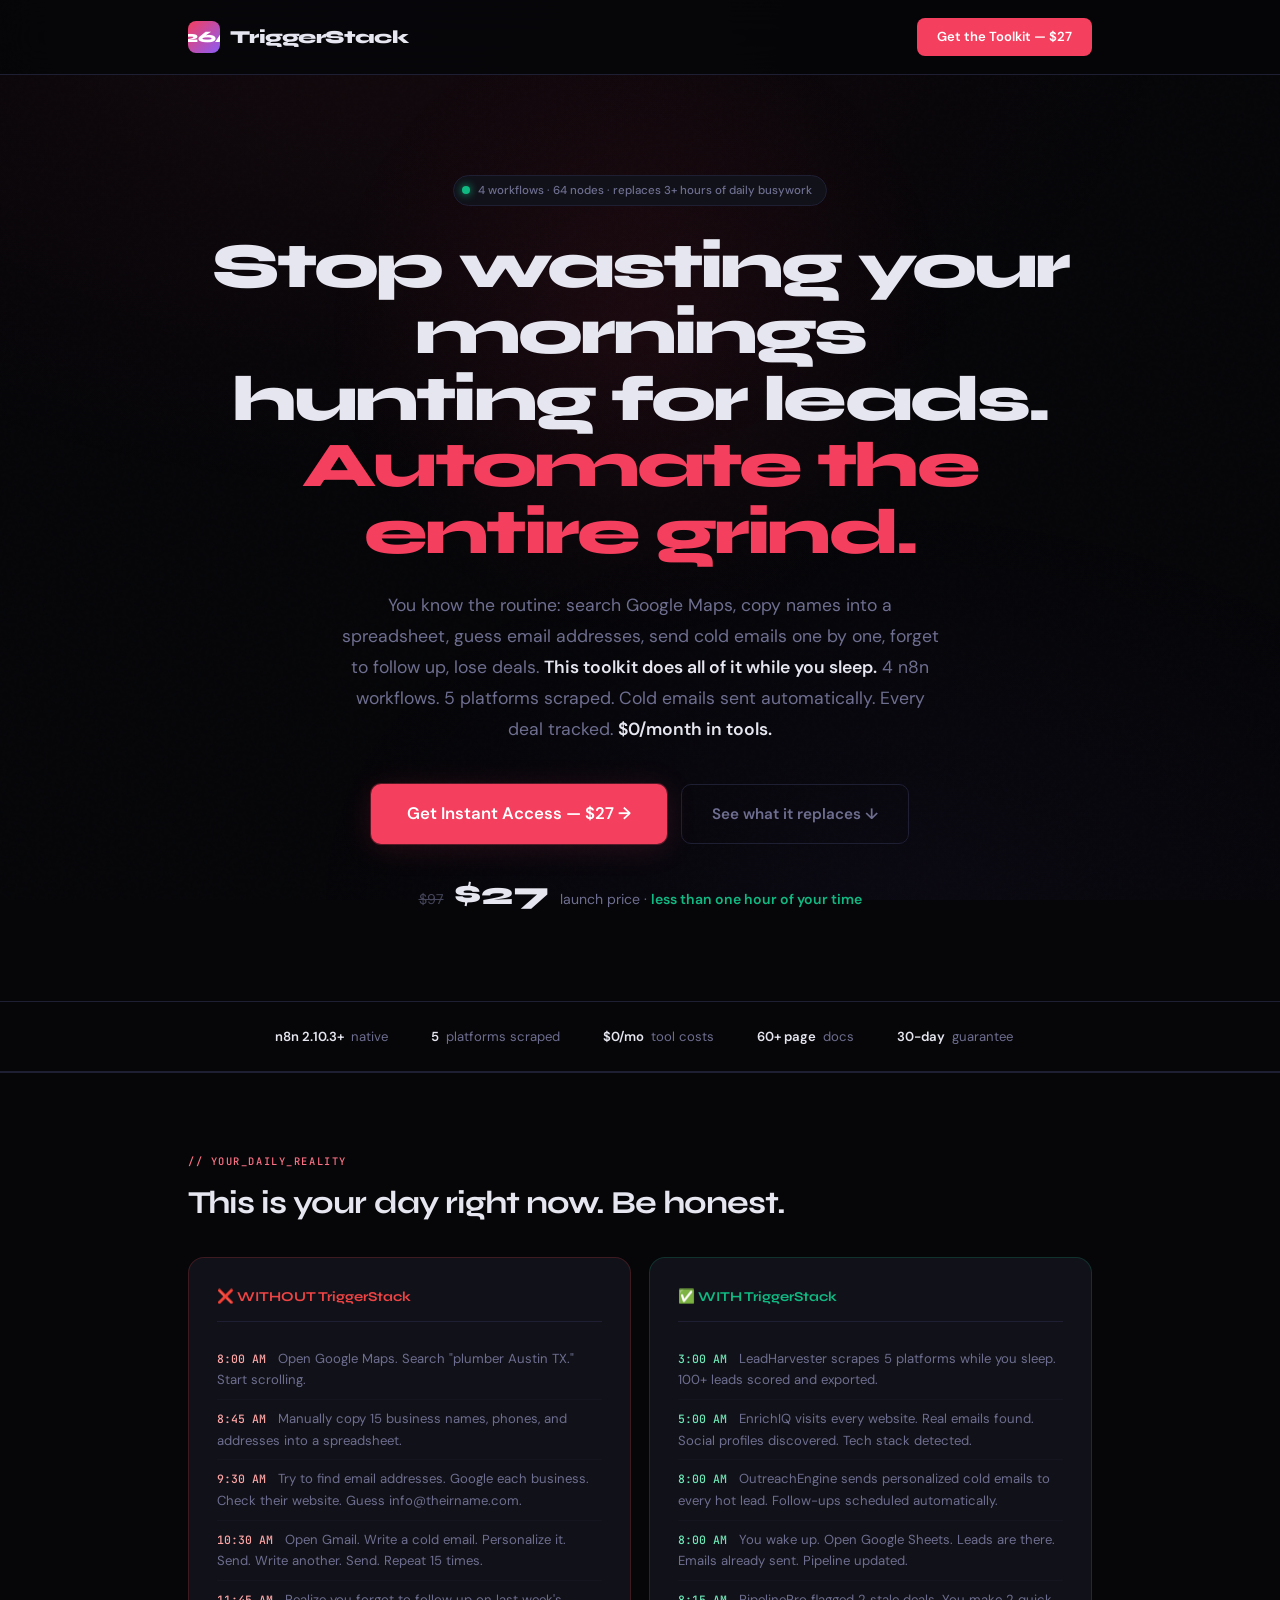
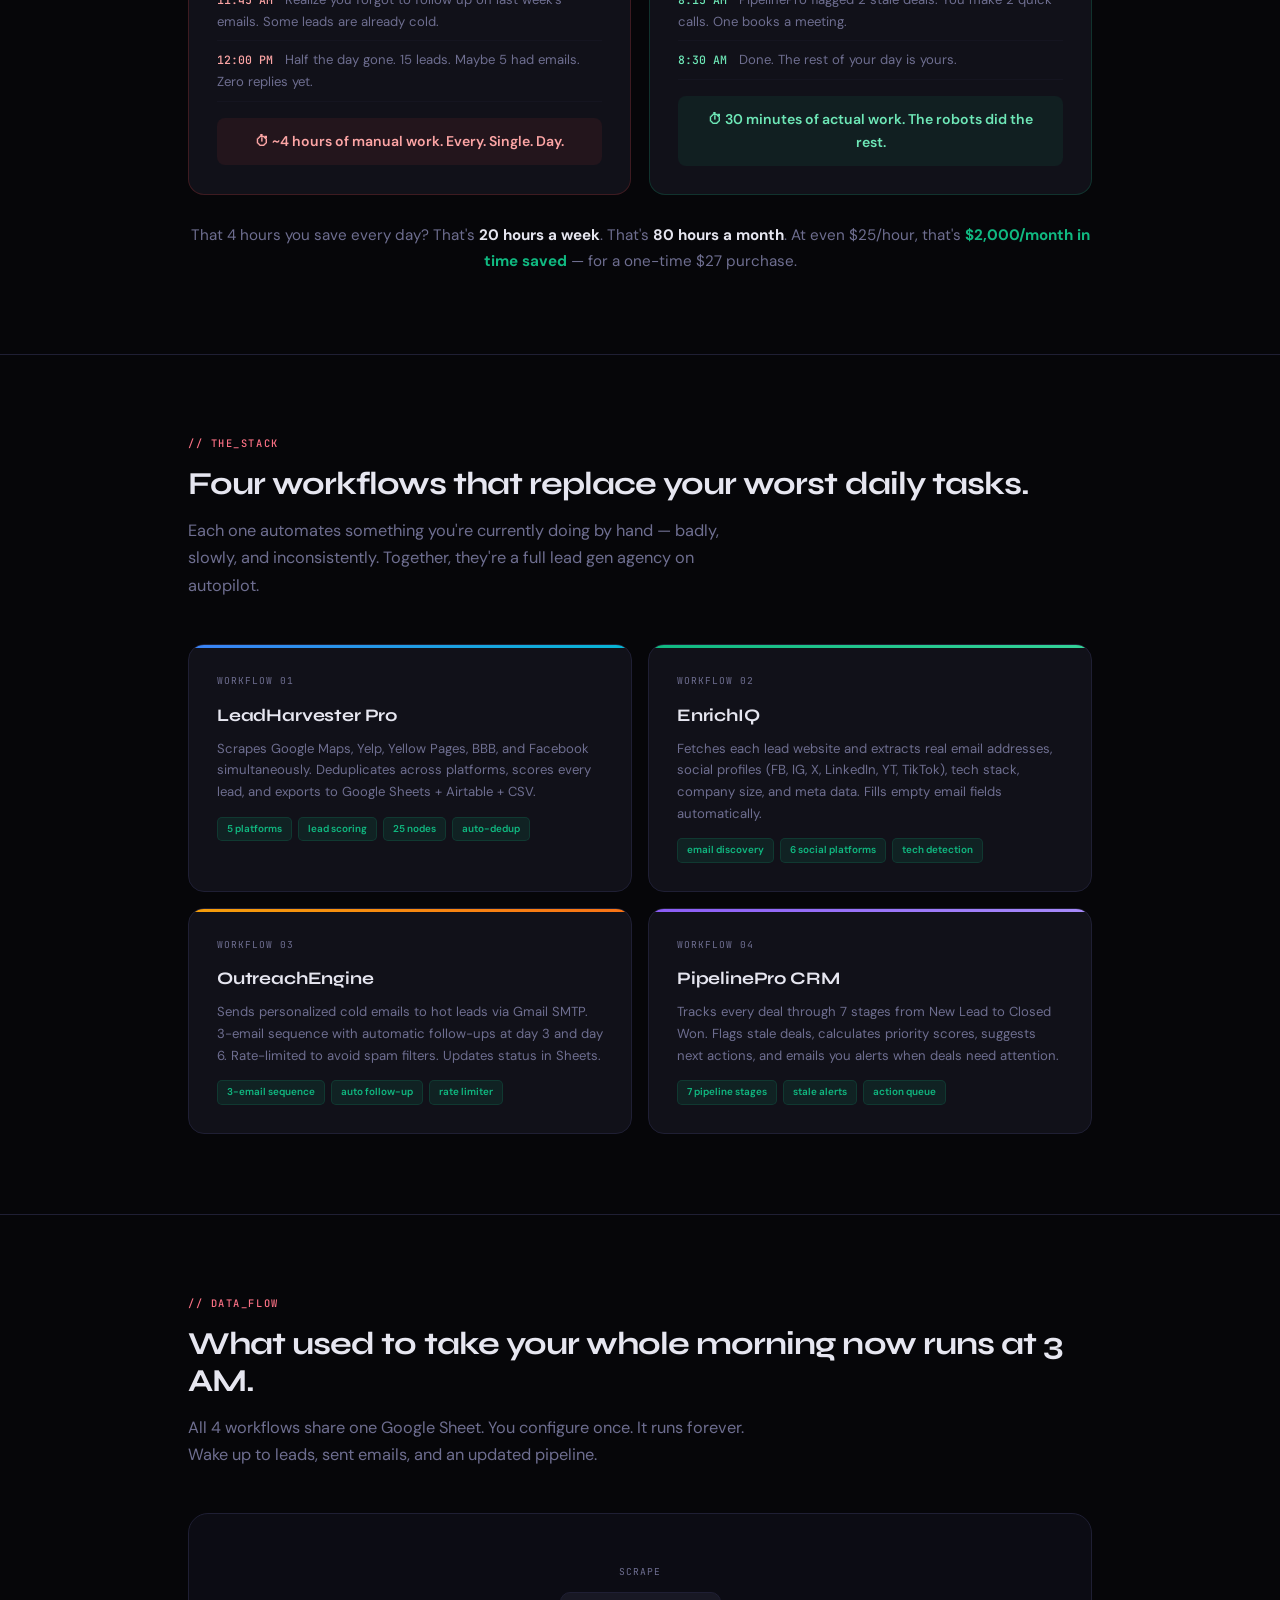
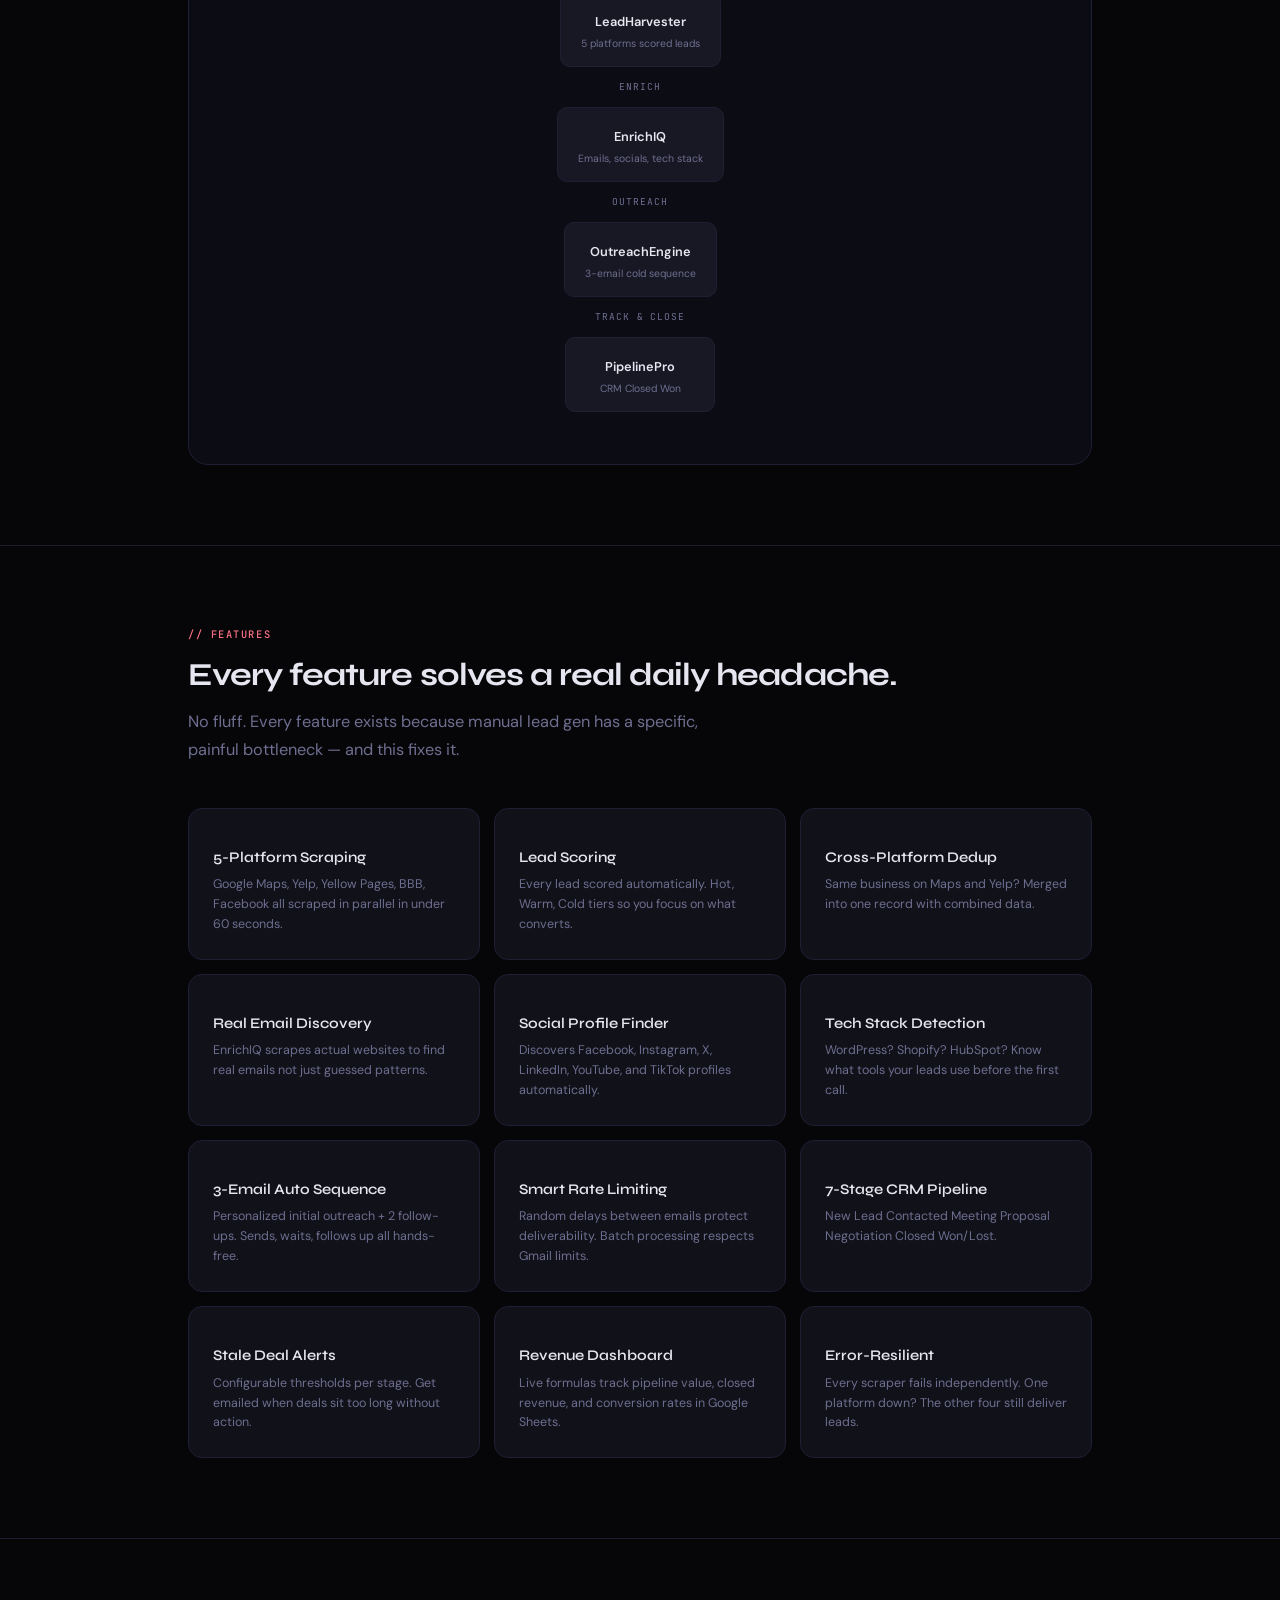
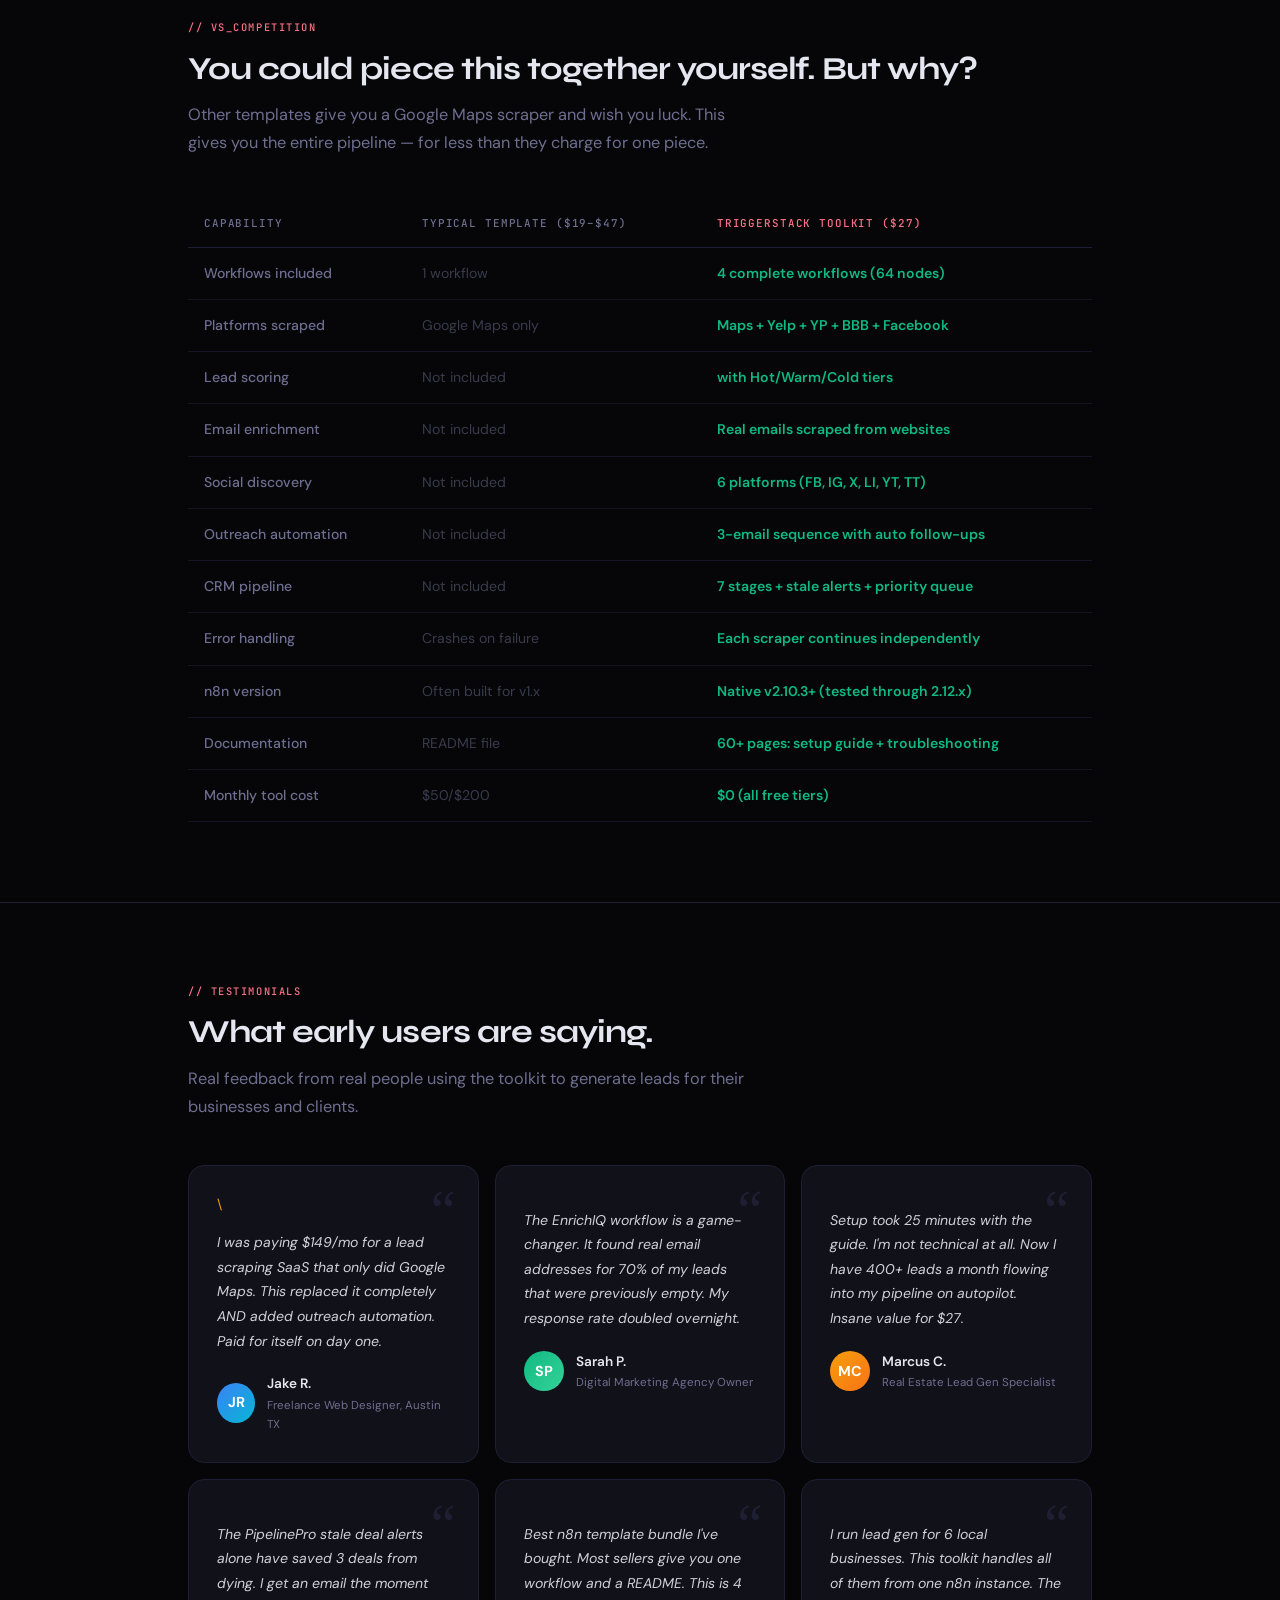
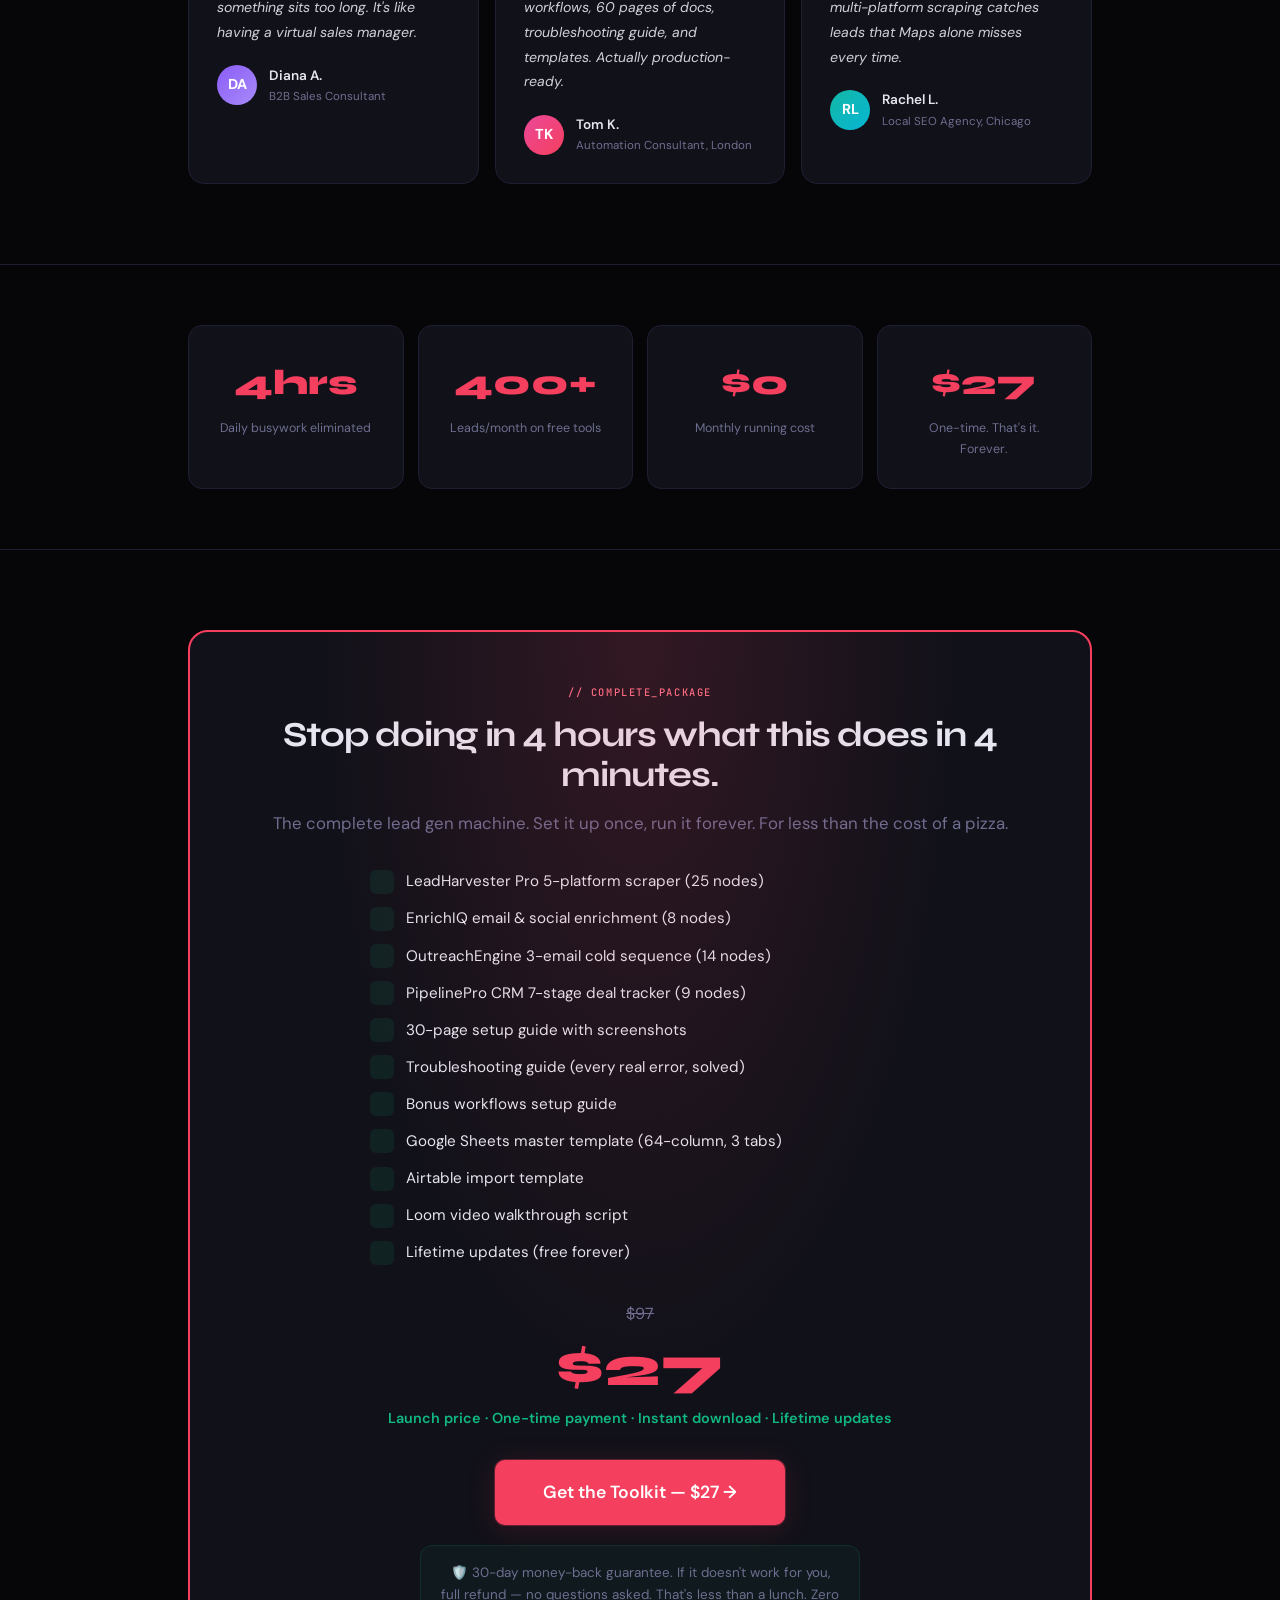
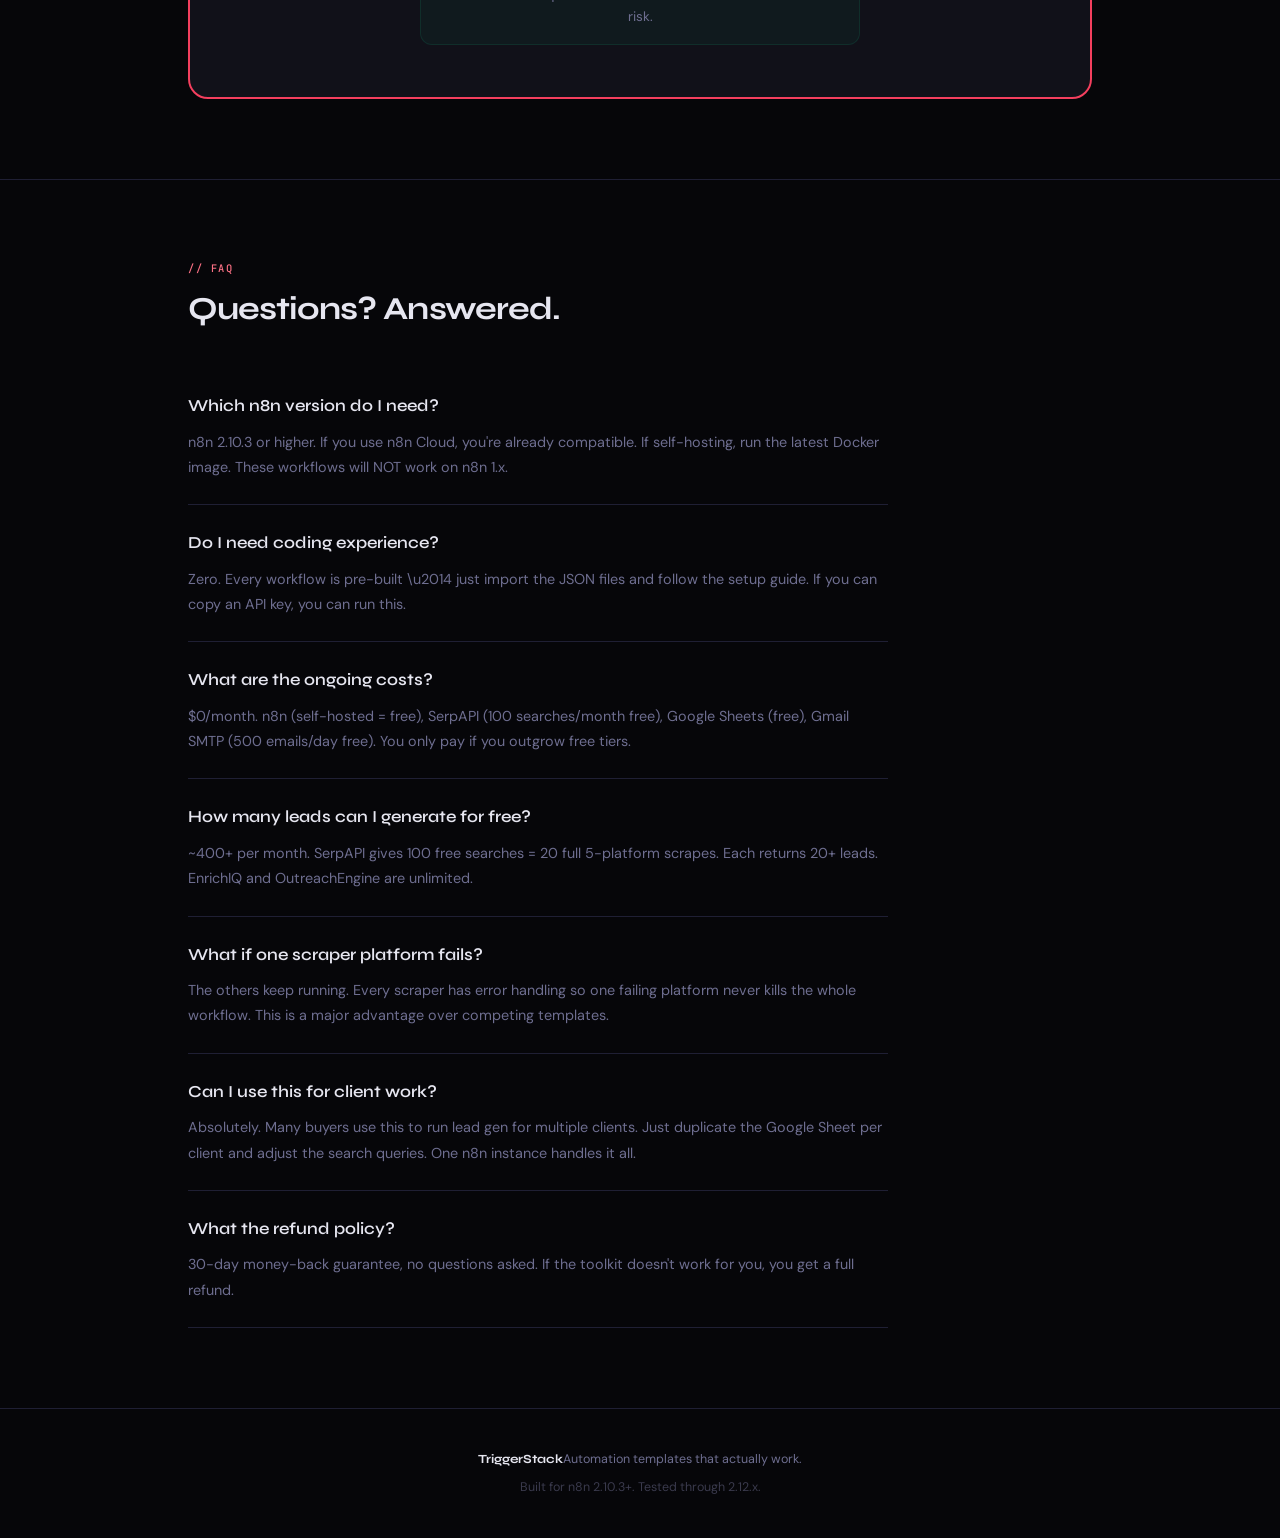
==== commit 616f434a: "Rename index(1).html to index.html" ====
--- a/index.html
+++ b/index.html
@@ -10,7 +10,7 @@
 <meta property="og:title" content="TriggerStack — Lead Gen Agency Toolkit for n8n">
 <meta property="og:description" content="4 n8n workflows: Scrape 5 platforms, enrich leads, automate cold email, track deals in CRM. Zero monthly cost.">
 <meta property="og:type" content="website">
-<meta property="og:url" content="https://YOUR_GITHUB_USERNAME.github.io/triggerstack/">
+<meta property="og:url" content="https://triggerstack-ops.github.io/triggerstack/">
 <meta name="twitter:card" content="summary_large_image">
 <meta name="twitter:title" content="TriggerStack — Lead Gen Agency Toolkit for n8n">
 <meta name="twitter:description" content="4 n8n workflows: Scrape, Enrich, Outreach, CRM. $0/month. 400+ leads/month on free tiers.">
@@ -196,12 +196,31 @@
 footer p { color: var(--m); font-size: .78rem; }
 footer .ft-brand { font-family: 'Syne'; font-weight: 700; color: var(--t); }
 
+/* PAIN SECTION */
+.pain-section { padding: 80px 0; border-top: 1px solid var(--bd); }
+.pain-grid { display: grid; grid-template-columns: repeat(2, 1fr); gap: 18px; margin-top: 36px; }
+.pain-card { background: var(--c); border: 1px solid var(--bd); border-radius: 16px; padding: 28px; }
+.pain-before { border-color: rgba(239,68,68,.2); }
+.pain-after { border-color: rgba(16,185,129,.2); }
+.pain-label { font-family: 'Syne'; font-size: .85rem; font-weight: 700; margin-bottom: 18px; padding-bottom: 12px; border-bottom: 1px solid var(--bd); }
+.pain-before .pain-label { color: #ef4444; }
+.pain-after .pain-label { color: #10b981; }
+.pain-item { font-size: .82rem; color: var(--m); line-height: 1.65; padding: 8px 0; border-bottom: 1px solid rgba(31,31,52,.3); }
+.pain-item:last-of-type { border-bottom: none; }
+.pain-time { font-family: 'JetBrains Mono'; font-size: .72rem; font-weight: 500; color: var(--t); margin-right: 8px; }
+.pain-before .pain-time { color: #fca5a5; }
+.pain-after .pain-time { color: #6ee7b7; }
+.pain-total { margin-top: 16px; padding: 12px 16px; border-radius: 8px; font-size: .88rem; font-weight: 600; text-align: center; }
+.pain-before .pain-total { background: rgba(239,68,68,.08); color: #fca5a5; }
+.pain-after .pain-total { background: rgba(16,185,129,.08); color: #6ee7b7; }
+
 @media (max-width: 768px) {
   .wf-grid, .feat-grid, .test-grid { grid-template-columns: 1fr; }
   .nums-grid { grid-template-columns: repeat(2, 1fr); }
   .comp-section { overflow-x: auto; }
   .pkg-box { padding: 36px 24px; }
   .trust-inner { gap: 16px; }
+  .pain-grid { grid-template-columns: 1fr; }
 }
 </style>
 </head>
@@ -210,21 +229,21 @@
 <nav>
   <div class="ct">
     <div class="logo"><div class="logo-mark"></div>TriggerStack</div>
-    <a href="https://payhip.com/b/MOhmU" class="nav-cta" target="_blank" rel="noopener">Get the Toolkit — $97</a>
+    <a href="https://payhip.com/b/MOhmU" class="nav-cta" target="_blank" rel="noopener">Get the Toolkit — $27</a>
   </div>
 </nav>
 
 <!-- HERO -->
 <section class="hero">
   <div class="ct">
-    <div class="eyebrow"><span class="live"></span> 4 workflows 64 nodes zero monthly cost</div>
-    <h1>Scrape. Enrich. Outreach. Close.<br><span class="accent">The complete lead gen stack.</span></h1>
-    <p class="hero-sub">4 n8n workflows that scrape leads from <strong>5 platforms</strong>, enrich them with emails & socials, send <strong>automated cold email sequences</strong>, and track every deal in a <strong>CRM pipeline</strong>. All running on free tools.</p>
+    <div class="eyebrow"><span class="live"></span> 4 workflows · 64 nodes · replaces 3+ hours of daily busywork</div>
+    <h1>Stop wasting your mornings<br>hunting for leads.<br><span class="accent">Automate the entire grind.</span></h1>
+    <p class="hero-sub">You know the routine: search Google Maps, copy names into a spreadsheet, guess email addresses, send cold emails one by one, forget to follow up, lose deals. <strong>This toolkit does all of it while you sleep.</strong> 4 n8n workflows. 5 platforms scraped. Cold emails sent automatically. Every deal tracked. <strong>$0/month in tools.</strong></p>
     <div class="hero-ctas">
-      <a href="https://payhip.com/b/MOhmU" class="btn btn-hero" target="_blank" rel="noopener">Get Instant Access →</a>
-      <a href="#workflows" class="btn btn-ghost">See all 4 workflows</a>
-    </div>
-    <div class="hero-price"><span class="was">$247</span> <span class="now">$97</span> one-time <span class="note">lifetime updates</span></div>
+      <a href="https://payhip.com/b/MOhmU" class="btn btn-hero" target="_blank" rel="noopener">Get Instant Access — $27 →</a>
+      <a href="#pain" class="btn btn-ghost">See what it replaces ↓</a>
+    </div>
+    <div class="hero-price"><span class="was">$97</span> <span class="now">$27</span> launch price · <span class="note">less than one hour of your time</span></div>
   </div>
 </section>
 
@@ -241,12 +260,43 @@
   </div>
 </section>
 
+<!-- YOUR DAY: BEFORE vs AFTER -->
+<section class="pain-section" id="pain">
+  <div class="ct">
+    <div class="sl">// your_daily_reality</div>
+    <h2>This is your day right now. Be honest.</h2>
+    <div class="pain-grid">
+      <div class="pain-card pain-before">
+        <div class="pain-label">❌ WITHOUT TriggerStack</div>
+        <div class="pain-item"><span class="pain-time">8:00 AM</span> Open Google Maps. Search "plumber Austin TX." Start scrolling.</div>
+        <div class="pain-item"><span class="pain-time">8:45 AM</span> Manually copy 15 business names, phones, and addresses into a spreadsheet.</div>
+        <div class="pain-item"><span class="pain-time">9:30 AM</span> Try to find email addresses. Google each business. Check their website. Guess info@theirname.com.</div>
+        <div class="pain-item"><span class="pain-time">10:30 AM</span> Open Gmail. Write a cold email. Personalize it. Send. Write another. Send. Repeat 15 times.</div>
+        <div class="pain-item"><span class="pain-time">11:45 AM</span> Realize you forgot to follow up on last week's emails. Some leads are already cold.</div>
+        <div class="pain-item"><span class="pain-time">12:00 PM</span> Half the day gone. 15 leads. Maybe 5 had emails. Zero replies yet.</div>
+        <div class="pain-total">⏱ ~4 hours of manual work. Every. Single. Day.</div>
+      </div>
+      <div class="pain-card pain-after">
+        <div class="pain-label">✅ WITH TriggerStack</div>
+        <div class="pain-item"><span class="pain-time">3:00 AM</span> LeadHarvester scrapes 5 platforms while you sleep. 100+ leads scored and exported.</div>
+        <div class="pain-item"><span class="pain-time">5:00 AM</span> EnrichIQ visits every website. Real emails found. Social profiles discovered. Tech stack detected.</div>
+        <div class="pain-item"><span class="pain-time">8:00 AM</span> OutreachEngine sends personalized cold emails to every hot lead. Follow-ups scheduled automatically.</div>
+        <div class="pain-item"><span class="pain-time">8:00 AM</span> You wake up. Open Google Sheets. Leads are there. Emails already sent. Pipeline updated.</div>
+        <div class="pain-item"><span class="pain-time">8:15 AM</span> PipelinePro flagged 2 stale deals. You make 2 quick calls. One books a meeting.</div>
+        <div class="pain-item"><span class="pain-time">8:30 AM</span> Done. The rest of your day is yours.</div>
+        <div class="pain-total">⏱ 30 minutes of actual work. The robots did the rest.</div>
+      </div>
+    </div>
+    <p style="text-align:center;color:var(--m);margin-top:28px;font-size:.95rem;">That 4 hours you save every day? That's <strong style="color:var(--t)">20 hours a week</strong>. That's <strong style="color:var(--t)">80 hours a month</strong>. At even $25/hour, that's <strong style="color:var(--g)">$2,000/month in time saved</strong> — for a one-time $27 purchase.</p>
+  </div>
+</section>
+
 <!-- 4 WORKFLOWS -->
 <section class="wf-section" id="workflows">
   <div class="ct">
     <div class="sl">// the_stack</div>
-    <h2>Four workflows. One unstoppable pipeline.</h2>
-    <p class="sd">Each workflow is a standalone product. Together, they form a fully automated lead generation agency that runs while you sleep.</p>
+    <h2>Four workflows that replace your worst daily tasks.</h2>
+    <p class="sd">Each one automates something you're currently doing by hand — badly, slowly, and inconsistently. Together, they're a full lead gen agency on autopilot.</p>
     <div class="wf-grid">
       <div class="wf-card">
         <div class="wf-label">workflow 01</div>
@@ -284,8 +334,8 @@
 <section class="flow-section">
   <div class="ct">
     <div class="sl">// data_flow</div>
-    <h2>From cold data to closed deals. Automated.</h2>
-    <p class="sd">All 4 workflows share one Google Sheet. Data flows through the pipeline automatically.</p>
+    <h2>What used to take your whole morning now runs at 3 AM.</h2>
+    <p class="sd">All 4 workflows share one Google Sheet. You configure once. It runs forever. Wake up to leads, sent emails, and an updated pipeline.</p>
     <div class="flow-box">
       <div class="flow-label">scrape</div>
       <div class="flow-row">
@@ -311,8 +361,8 @@
 <section class="feat-section">
   <div class="ct">
     <div class="sl">// features</div>
-    <h2>Everything you need. Nothing you don't.</h2>
-    <p class="sd">Every feature is built for one purpose: turning strangers into paying clients with zero manual work.</p>
+    <h2>Every feature solves a real daily headache.</h2>
+    <p class="sd">No fluff. Every feature exists because manual lead gen has a specific, painful bottleneck — and this fixes it.</p>
     <div class="feat-grid">
       <div class="feat-card"><div class="feat-icon"></div><h4>5-Platform Scraping</h4><p>Google Maps, Yelp, Yellow Pages, BBB, Facebook all scraped in parallel in under 60 seconds.</p></div>
       <div class="feat-card"><div class="feat-icon"></div><h4>Lead Scoring</h4><p>Every lead scored automatically. Hot, Warm, Cold tiers so you focus on what converts.</p></div>
@@ -334,10 +384,10 @@
 <section class="comp-section">
   <div class="ct">
     <div class="sl">// vs_competition</div>
-    <h2>Not another Maps scraper template.</h2>
-    <p class="sd">Side-by-side with the best-selling n8n automation templates on the market.</p>
+    <h2>You could piece this together yourself. But why?</h2>
+    <p class="sd">Other templates give you a Google Maps scraper and wish you luck. This gives you the entire pipeline — for less than they charge for one piece.</p>
     <table class="comp-table">
-      <thead><tr><th>Capability</th><th>Typical template ($19,$47)</th><th>TriggerStack Toolkit ($97)</th></tr></thead>
+      <thead><tr><th>Capability</th><th>Typical template ($19–$47)</th><th>TriggerStack Toolkit ($27)</th></tr></thead>
       <tbody>
         <tr><td>Workflows included</td><td>1 workflow</td><td>4 complete workflows (64 nodes)</td></tr>
         <tr><td>Platforms scraped</td><td>Google Maps only</td><td>Maps + Yelp + YP + BBB + Facebook</td></tr>
@@ -380,7 +430,7 @@
       </div>
       <div class="test-card">
         <div class="test-stars"></div>
-        <p class="test-text">Setup took 25 minutes with the guide. I'm not technical at all. Now I have 400+ leads a month flowing into my pipeline on autopilot. Insane value for $97.</p>
+        <p class="test-text">Setup took 25 minutes with the guide. I'm not technical at all. Now I have 400+ leads a month flowing into my pipeline on autopilot. Insane value for $27.</p>
         <div class="test-author">
           <div class="test-av" style="background:linear-gradient(135deg,#f59e0b,#f97316)">MC</div>
           <div><div class="test-name">Marcus C.</div><div class="test-role">Real Estate Lead Gen Specialist</div></div>
@@ -418,10 +468,10 @@
 <section class="nums-section">
   <div class="ct">
     <div class="nums-grid">
-      <div class="num-card"><div class="num-val">64</div><div class="num-label">Total workflow nodes</div></div>
-      <div class="num-card"><div class="num-val">5</div><div class="num-label">Platforms scraped</div></div>
-      <div class="num-card"><div class="num-val">400+</div><div class="num-label">Leads/month (free tier)</div></div>
-      <div class="num-card"><div class="num-val">$0</div><div class="num-label">Monthly tool cost</div></div>
+      <div class="num-card"><div class="num-val">4hrs</div><div class="num-label">Daily busywork eliminated</div></div>
+      <div class="num-card"><div class="num-val">400+</div><div class="num-label">Leads/month on free tools</div></div>
+      <div class="num-card"><div class="num-val">$0</div><div class="num-label">Monthly running cost</div></div>
+      <div class="num-card"><div class="num-val">$27</div><div class="num-label">One-time. That's it. Forever.</div></div>
     </div>
   </div>
 </section>
@@ -431,8 +481,8 @@
   <div class="ct">
     <div class="pkg-box">
       <div class="sl">// complete_package</div>
-      <h2 style="font-size:2.2rem;">The Lead Gen Agency Toolkit</h2>
-      <p style="color:var(--m);margin-top:8px;font-size:1.05rem;">Everything you need to build a fully automated lead generation machine.</p>
+      <h2 style="font-size:2.2rem;">Stop doing in 4 hours what this does in 4 minutes.</h2>
+      <p style="color:var(--m);margin-top:8px;font-size:1.05rem;">The complete lead gen machine. Set it up once, run it forever. For less than the cost of a pizza.</p>
       <div class="pkg-items">
         <div class="pkg-item"><div class="pkg-check"></div> LeadHarvester Pro 5-platform scraper (25 nodes)</div>
         <div class="pkg-item"><div class="pkg-check"></div> EnrichIQ email & social enrichment (8 nodes)</div>
@@ -447,12 +497,12 @@
         <div class="pkg-item"><div class="pkg-check"></div> Lifetime updates (free forever)</div>
       </div>
       <div class="pkg-final">
-        <span class="pkg-was">$247</span>
-        <span class="pkg-price">$97</span>
-        <span class="pkg-save">One-time payment Instant download Lifetime updates</span>
-      </div>
-      <a href="https://payhip.com/b/MOhmU" class="btn btn-hero" style="margin-top:28px;font-size:1.1rem;padding:18px 48px;" target="_blank" rel="noopener">Get the Toolkit — $97 →</a>
-      <div class="pkg-guarantee">30-day money-back guarantee. If it doesn't work for you, full refund no questions asked. Zero risk.</div>
+        <span class="pkg-was">$97</span>
+        <span class="pkg-price">$27</span>
+        <span class="pkg-save">Launch price · One-time payment · Instant download · Lifetime updates</span>
+      </div>
+      <a href="https://payhip.com/b/MOhmU" class="btn btn-hero" style="margin-top:28px;font-size:1.1rem;padding:18px 48px;" target="_blank" rel="noopener">Get the Toolkit — $27 →</a>
+      <div class="pkg-guarantee">🛡️ 30-day money-back guarantee. If it doesn't work for you, full refund — no questions asked. That's less than a lunch. Zero risk.</div>
     </div>
   </div>
 </section>
